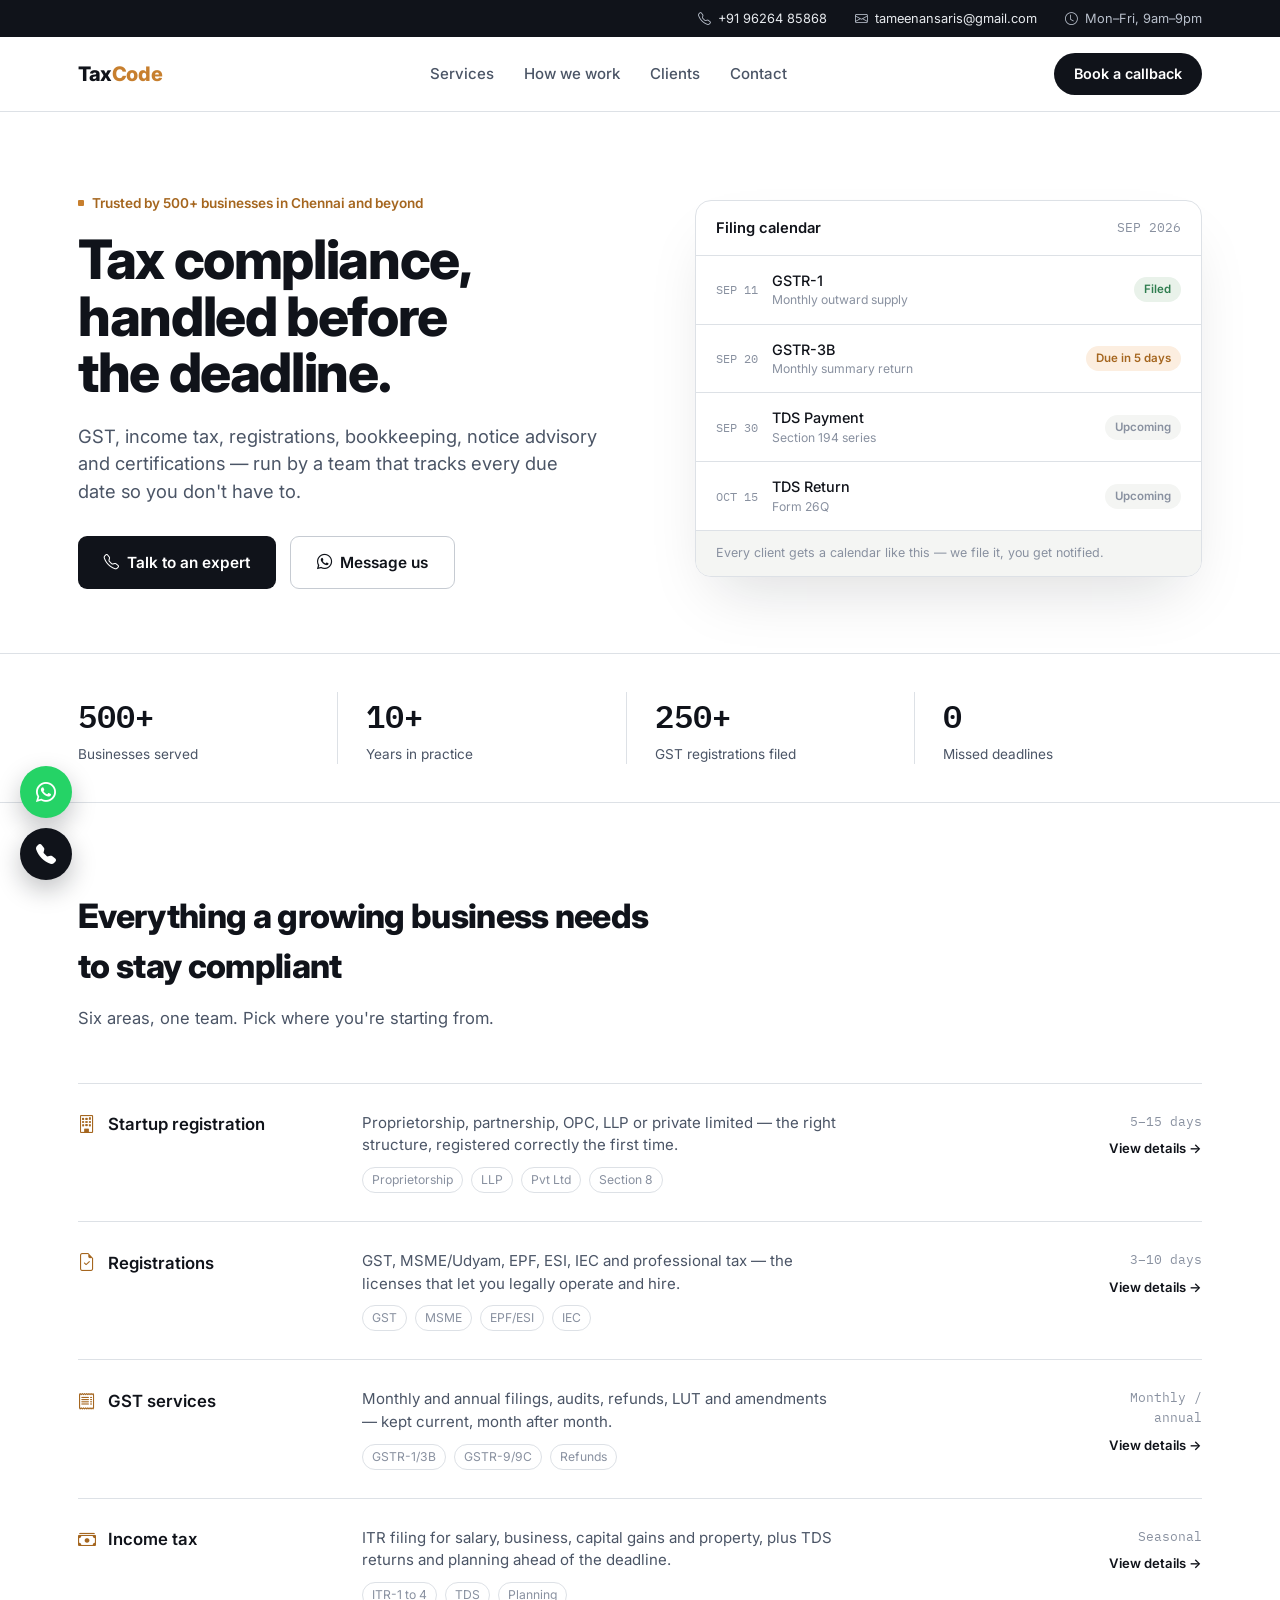
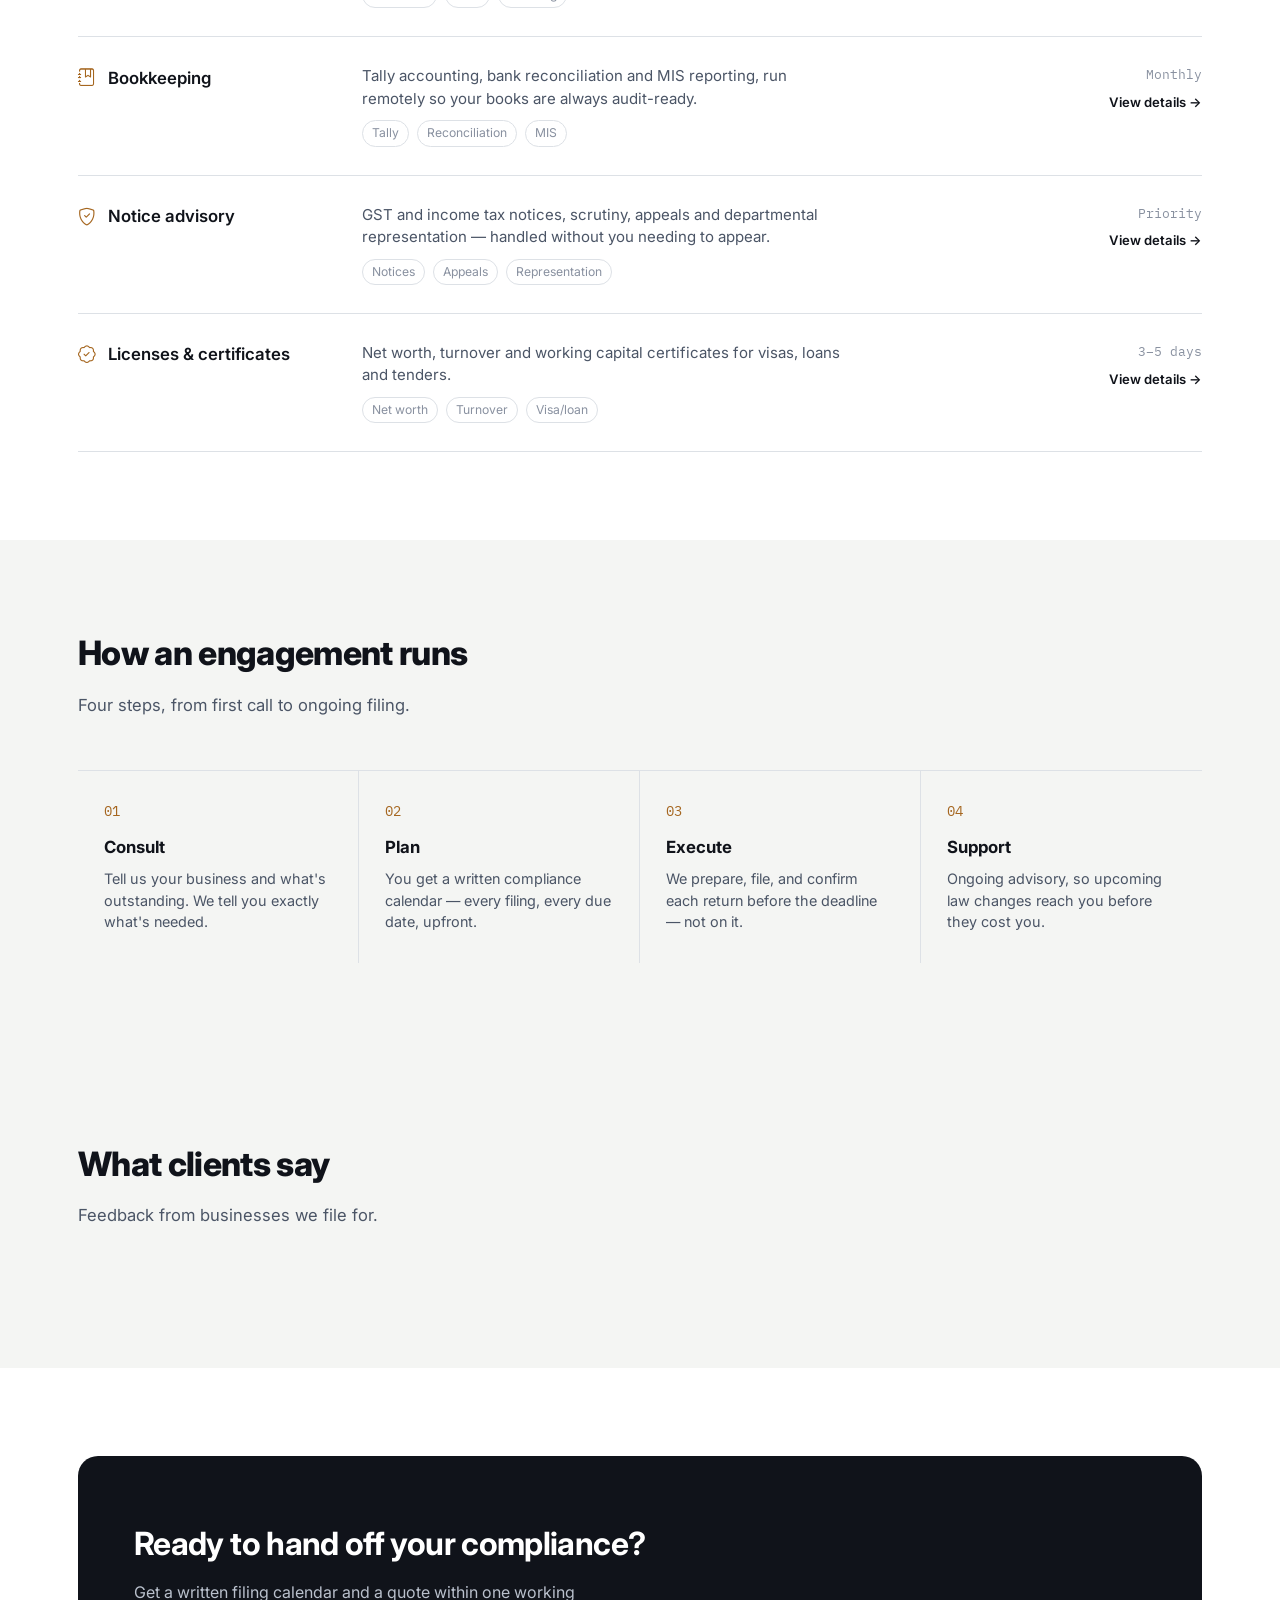
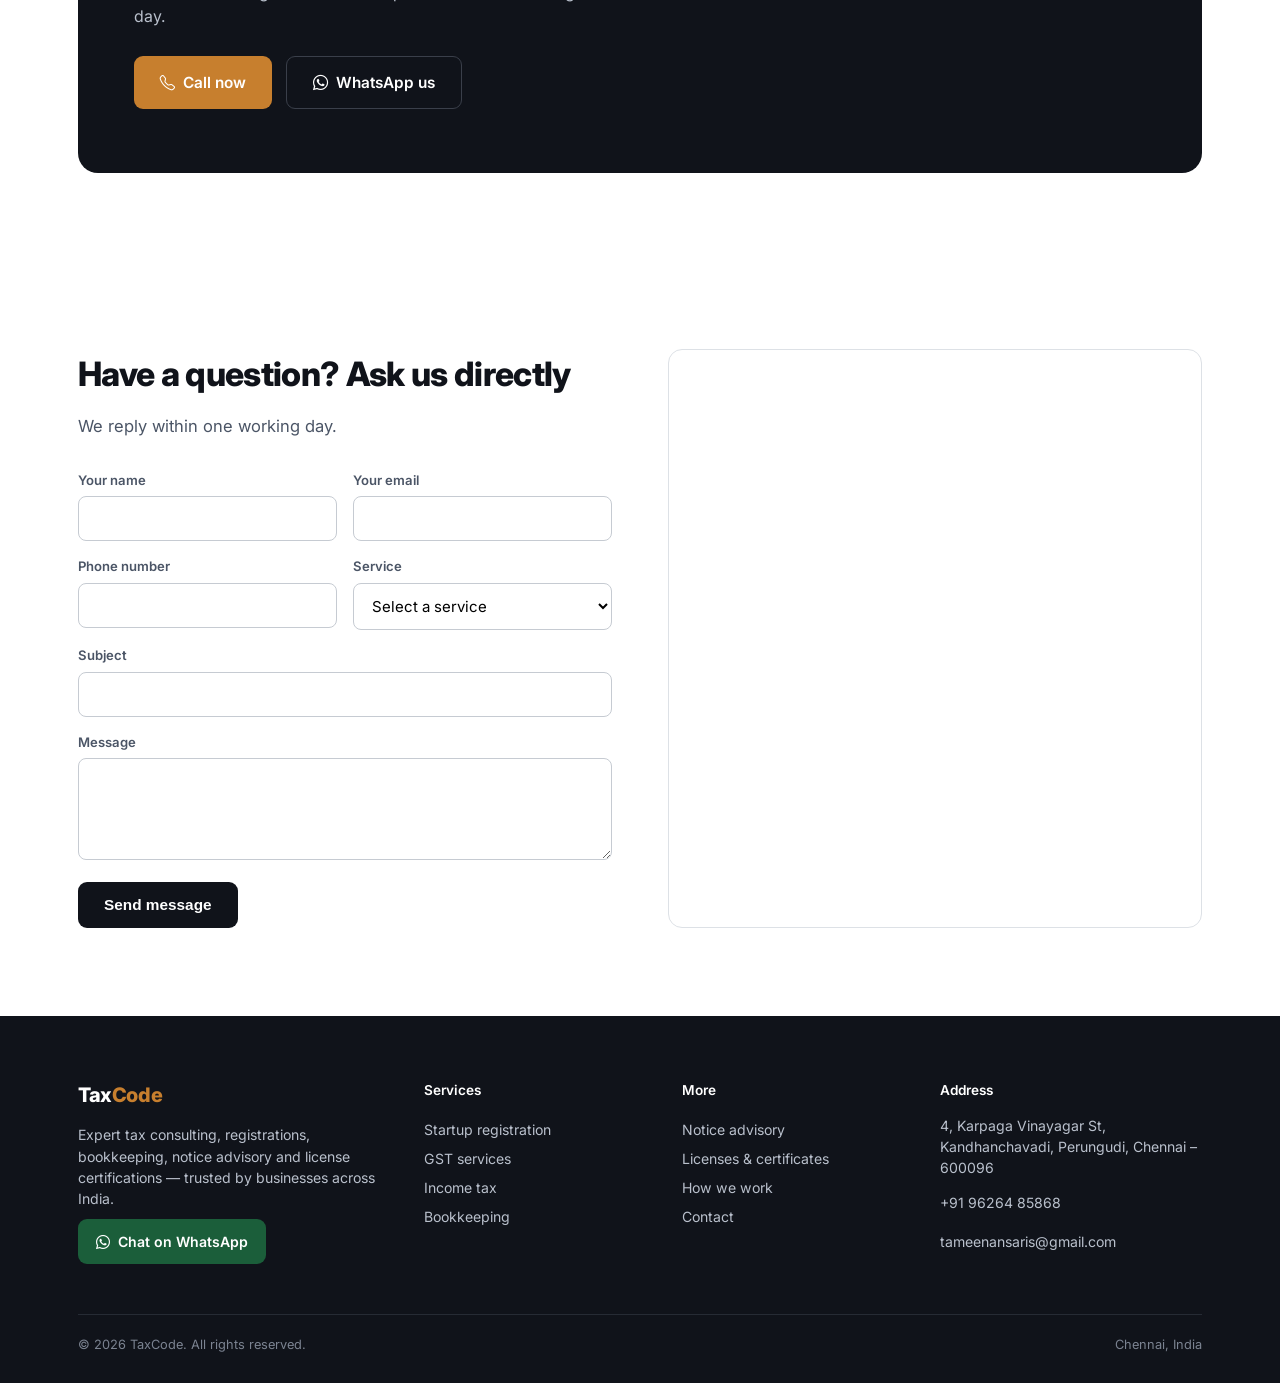
==== index.html @ a9297d25 "the first commit" ====
<!DOCTYPE html>
<html lang="en">
<head>
<meta charset="utf-8">
<title>TaxCode — Tax, GST & Compliance, Handled Before the Deadline</title>
<meta content="width=device-width, initial-scale=1.0" name="viewport">
<meta name="description" content="GST, income tax, registrations, bookkeeping, notice advisory and certifications for startups and businesses — filed on time, every time.">
<link href="img/favicon.ico" rel="icon">
<link rel="preconnect" href="https://fonts.googleapis.com">
<link rel="preconnect" href="https://fonts.gstatic.com" crossorigin>
<link href="https://fonts.googleapis.com/css2?family=Inter:wght@400;500;600;700;800&family=IBM+Plex+Mono:wght@400;500;600&display=swap" rel="stylesheet">
<link href="https://cdn.jsdelivr.net/npm/bootstrap-icons@1.11.3/font/bootstrap-icons.css" rel="stylesheet">
<link href="style.css" rel="stylesheet">

<!-- ===== EDIT ONLY THIS LINE to connect your Google Sheet ===== -->
<script>window.TAXCODE_SHEET_ID = "1565262385";</script>
</head>
<body>

<div class="topbar">
  <div class="wrap">
    <span><i class="bi bi-telephone"></i> <a href="tel:+919626485868">+91 96264 85868</a></span>
    <span><i class="bi bi-envelope"></i> <a href="mailto:tameenansaris@gmail.com">tameenansaris@gmail.com</a></span>
    <span><i class="bi bi-clock"></i> Mon–Fri, 9am–9pm</span>
  </div>
</div>

<header class="nav">
  <div class="nav-row">
    <a href="index.html" class="brand">Tax<span class="dot">Code</span></a>
    <nav class="nav-links">
      <div class="has-mega" tabindex="0">
        <button>Services</button>
        <div class="mega">
          <div class="mega-col">
            <h6>Start & register</h6>
            <a href="service.html#startups">Startup registration</a>
            <a href="service.html#registrations">GST, MSME, EPF, ESI</a>
          </div>
          <div class="mega-col">
            <h6>File & maintain</h6>
            <a href="service.html#gst">GST filings & audits</a>
            <a href="service.html#income-tax">Income tax & TDS</a>
            <a href="service.html#bookkeeping">Bookkeeping</a>
          </div>
          <div class="mega-col">
            <h6>Resolve & certify</h6>
            <a href="service.html#notice-advisory">Notice advisory</a>
            <a href="service.html#licenses">Licenses & certificates</a>
          </div>
        </div>
      </div>
      <a href="#process">How we work</a>
      <a href="#testimonials">Clients</a>
      <a href="#contact">Contact</a>
    </nav>
    <div class="nav-right">
      <a href="tel:+919626485868" class="cta-pill">Book a callback</a>
      <button class="burger" onclick="document.getElementById('drawer').classList.add('open')" aria-label="Open menu"><i class="bi bi-list"></i></button>
    </div>
  </div>
</header>

<div class="drawer" id="drawer">
  <div class="drawer-top">
    <span class="brand">Tax<span class="dot">Code</span></span>
    <button class="close" onclick="document.getElementById('drawer').classList.remove('open')" aria-label="Close menu">&times;</button>
  </div>
  <a class="dlink" href="service.html#startups">Startup registration</a>
  <a class="dlink" href="service.html#registrations">Registrations</a>
  <a class="dlink" href="service.html#gst">GST services</a>
  <a class="dlink" href="service.html#income-tax">Income tax</a>
  <a class="dlink" href="service.html#bookkeeping">Bookkeeping</a>
  <a class="dlink" href="service.html#notice-advisory">Notice advisory</a>
  <a class="dlink" href="service.html#licenses">Licenses & certificates</a>
  <a class="dlink" href="#contact">Contact</a>
  <a href="tel:+919626485868" class="cta-pill" style="display:inline-block;margin-top:20px;">Book a callback</a>
</div>

<!-- HERO -->
<section class="hero">
  <div class="wrap hero-grid">
    <div>
      <div class="eyebrow" data-key="hero_eyebrow"><span class="sq"></span>Trusted by 500+ businesses in Chennai and beyond</div>
      <h1 class="hero-h" data-key="hero_title">Tax compliance,<br>handled before<br>the deadline.</h1>
      <p class="hero-sub" data-key="hero_sub">GST, income tax, registrations, bookkeeping, notice advisory and certifications — run by a team that tracks every due date so you don't have to.</p>
      <div class="hero-actions">
        <a href="tel:+919626485868" class="btn-primary"><i class="bi bi-telephone"></i> Talk to an expert</a>
        <a href="https://wa.me/919626485868" class="btn-secondary"><i class="bi bi-whatsapp"></i> Message us</a>
      </div>
    </div>
    <div>
      <div class="deadline-card">
        <div class="dc-head">
          <span class="title">Filing calendar</span>
          <span class="month mono">SEP 2026</span>
        </div>
        <div class="dc-row">
          <div class="dc-left">
            <span class="dc-date mono">SEP 11</span>
            <span class="dc-name">GSTR-1<small>Monthly outward supply</small></span>
          </div>
          <span class="status filed">Filed</span>
        </div>
        <div class="dc-row">
          <div class="dc-left">
            <span class="dc-date mono">SEP 20</span>
            <span class="dc-name">GSTR-3B<small>Monthly summary return</small></span>
          </div>
          <span class="status due">Due in 5 days</span>
        </div>
        <div class="dc-row">
          <div class="dc-left">
            <span class="dc-date mono">SEP 30</span>
            <span class="dc-name">TDS Payment<small>Section 194 series</small></span>
          </div>
          <span class="status upcoming">Upcoming</span>
        </div>
        <div class="dc-row">
          <div class="dc-left">
            <span class="dc-date mono">OCT 15</span>
            <span class="dc-name">TDS Return<small>Form 26Q</small></span>
          </div>
          <span class="status upcoming">Upcoming</span>
        </div>
        <div class="dc-foot">Every client gets a calendar like this — we file it, you get notified.</div>
      </div>
    </div>
  </div>
</section>

<!-- STATS -->
<div class="stats-bar">
  <div class="wrap stats-row">
    <div class="stat"><div class="num mono" data-key="stat1_num">500+</div><div class="label" data-key="stat1_label">Businesses served</div></div>
    <div class="stat"><div class="num mono" data-key="stat2_num">10+</div><div class="label" data-key="stat2_label">Years in practice</div></div>
    <div class="stat"><div class="num mono" data-key="stat3_num">250+</div><div class="label" data-key="stat3_label">GST registrations filed</div></div>
    <div class="stat"><div class="num mono" data-key="stat4_num">0</div><div class="label" data-key="stat4_label">Missed deadlines</div></div>
  </div>
</div>

<!-- SERVICES -->
<section id="service">
  <div class="wrap">
    <div class="sec-head">
      <h2 data-key="sec_services_title">Everything a growing business needs to stay compliant</h2>
      <p data-key="sec_services_sub">Six areas, one team. Pick where you're starting from.</p>
    </div>

    <div class="service-row" data-cat="startups">
      <div class="sname"><i class="bi bi-building"></i> Startup registration</div>
      <div class="sdesc">Proprietorship, partnership, OPC, LLP or private limited — the right structure, registered correctly the first time.
        <div class="tags"><span class="tag">Proprietorship</span><span class="tag">LLP</span><span class="tag">Pvt Ltd</span><span class="tag">Section 8</span></div>
      </div>
      <div><div class="stime">5–15 days</div><a class="slink" href="service.html#startups">View details →</a></div>
    </div>

    <div class="service-row" data-cat="registrations">
      <div class="sname"><i class="bi bi-file-earmark-check"></i> Registrations</div>
      <div class="sdesc">GST, MSME/Udyam, EPF, ESI, IEC and professional tax — the licenses that let you legally operate and hire.
        <div class="tags"><span class="tag">GST</span><span class="tag">MSME</span><span class="tag">EPF/ESI</span><span class="tag">IEC</span></div>
      </div>
      <div><div class="stime">3–10 days</div><a class="slink" href="service.html#registrations">View details →</a></div>
    </div>

    <div class="service-row" data-cat="gst">
      <div class="sname"><i class="bi bi-receipt"></i> GST services</div>
      <div class="sdesc">Monthly and annual filings, audits, refunds, LUT and amendments — kept current, month after month.
        <div class="tags"><span class="tag">GSTR-1/3B</span><span class="tag">GSTR-9/9C</span><span class="tag">Refunds</span></div>
      </div>
      <div><div class="stime">Monthly / annual</div><a class="slink" href="service.html#gst">View details →</a></div>
    </div>

    <div class="service-row" data-cat="income-tax">
      <div class="sname"><i class="bi bi-cash-stack"></i> Income tax</div>
      <div class="sdesc">ITR filing for salary, business, capital gains and property, plus TDS returns and planning ahead of the deadline.
        <div class="tags"><span class="tag">ITR-1 to 4</span><span class="tag">TDS</span><span class="tag">Planning</span></div>
      </div>
      <div><div class="stime">Seasonal</div><a class="slink" href="service.html#income-tax">View details →</a></div>
    </div>

    <div class="service-row" data-cat="bookkeeping">
      <div class="sname"><i class="bi bi-journal-bookmark"></i> Bookkeeping</div>
      <div class="sdesc">Tally accounting, bank reconciliation and MIS reporting, run remotely so your books are always audit-ready.
        <div class="tags"><span class="tag">Tally</span><span class="tag">Reconciliation</span><span class="tag">MIS</span></div>
      </div>
      <div><div class="stime">Monthly</div><a class="slink" href="service.html#bookkeeping">View details →</a></div>
    </div>

    <div class="service-row" data-cat="notice-advisory">
      <div class="sname"><i class="bi bi-shield-check"></i> Notice advisory</div>
      <div class="sdesc">GST and income tax notices, scrutiny, appeals and departmental representation — handled without you needing to appear.
        <div class="tags"><span class="tag">Notices</span><span class="tag">Appeals</span><span class="tag">Representation</span></div>
      </div>
      <div><div class="stime">Priority</div><a class="slink" href="service.html#notice-advisory">View details →</a></div>
    </div>

    <div class="service-row" data-cat="licenses">
      <div class="sname"><i class="bi bi-patch-check"></i> Licenses & certificates</div>
      <div class="sdesc">Net worth, turnover and working capital certificates for visas, loans and tenders.
        <div class="tags"><span class="tag">Net worth</span><span class="tag">Turnover</span><span class="tag">Visa/loan</span></div>
      </div>
      <div><div class="stime">3–5 days</div><a class="slink" href="service.html#licenses">View details →</a></div>
    </div>
  </div>
</section>

<!-- PROCESS -->
<section id="process" style="background:var(--paper-soft);">
  <div class="wrap">
    <div class="sec-head">
      <h2 data-key="sec_process_title">How an engagement runs</h2>
      <p data-key="sec_process_sub">Four steps, from first call to ongoing filing.</p>
    </div>
    <div class="process-grid">
      <div class="process-step"><div class="pnum">01</div><h5 data-key="process1_title">Consult</h5><p data-key="process1_desc">Tell us your business and what's outstanding. We tell you exactly what's needed.</p></div>
      <div class="process-step"><div class="pnum">02</div><h5 data-key="process2_title">Plan</h5><p data-key="process2_desc">You get a written compliance calendar — every filing, every due date, upfront.</p></div>
      <div class="process-step"><div class="pnum">03</div><h5 data-key="process3_title">Execute</h5><p data-key="process3_desc">We prepare, file, and confirm each return before the deadline — not on it.</p></div>
      <div class="process-step"><div class="pnum">04</div><h5 data-key="process4_title">Support</h5><p data-key="process4_desc">Ongoing advisory, so upcoming law changes reach you before they cost you.</p></div>
    </div>
  </div>
</section>

<!-- TESTIMONIALS -->
<section id="testimonials" class="testi-wrap">
  <div class="wrap">
    <div class="sec-head">
      <h2 data-key="sec_testimonials_title">What clients say</h2>
      <p data-key="sec_testimonials_sub">Feedback from businesses we file for.</p>
    </div>
    <div class="sk-ww-google-reviews" data-embed-id="25692836"></div>
    <script src="https://widgets.sociablekit.com/google-reviews/widget.js" defer></script>
  </div>
</section>

<!-- CTA -->
<section>
  <div class="wrap">
    <div class="cta-block">
      <h2 data-key="cta_title">Ready to hand off your compliance?</h2>
      <p data-key="cta_sub">Get a written filing calendar and a quote within one working day.</p>
      <div class="hero-actions">
        <a href="tel:+919626485868" class="btn-primary"><i class="bi bi-telephone"></i> Call now</a>
        <a href="https://wa.me/919626485868" class="btn-secondary"><i class="bi bi-whatsapp"></i> WhatsApp us</a>
      </div>
    </div>
  </div>
</section>

<!-- CONTACT -->
<section id="contact">
  <div class="wrap contact-grid">
    <div>
      <div class="sec-head" style="margin-bottom:32px;">
        <h2 data-key="sec_contact_title">Have a question? Ask us directly</h2>
        <p data-key="sec_contact_sub">We reply within one working day.</p>
      </div>
      <form action="https://docs.google.com/forms/d/e/1FAIpQLSeelfEv3UxWtp5AHJqcnzs26uKYRcBkP7bHi75gC_moomzh5Q/formResponse" method="POST" target="hidden_iframe" id="contactForm">
        <div class="field-row">
          <div class="field"><label>Your name</label><input type="text" name="entry.194837590" required></div>
          <div class="field"><label>Your email</label><input type="email" name="entry.762941415" required></div>
        </div>
        <div class="field-row">
          <div class="field"><label>Phone number</label><input type="tel" name="entry.1374345047"></div>
          <div class="field">
            <label>Service</label>
            <select name="entry.394071758" required>
              <option value="" disabled selected>Select a service</option>
              <option value="Startup Registration">Startup registration</option>
              <option value="GST Services">GST services</option>
              <option value="Income Tax">Income tax</option>
              <option value="Book Keeping">Bookkeeping</option>
              <option value="Notice Advisory">Notice advisory</option>
              <option value="Licenses & Certifications">Licenses & certificates</option>
            </select>
          </div>
        </div>
        <div class="field"><label>Subject</label><input type="text" name="entry.1509995013"></div>
        <div class="field"><label>Message</label><textarea name="entry.1722405359" rows="4" required></textarea></div>
        <button type="submit" class="btn-primary">Send message</button>
      </form>
      <iframe name="hidden_iframe" style="display:none;"></iframe>
    </div>
    <div class="map-frame">
      <iframe src="https://www.google.com/maps/embed?pb=!1m18!1m12!1m3!1d1944.033749414828!2d80.24523423818542!3d12.96753261064555!2m3!1f0!2f0!3f0!3m2!1i1024!2i768!4f13.1!3m3!1m2!1s0x3a525d6cd3a09a63%3A0x74988f282ed7c772!2s4%2C%20Karpaga%20Vinayagar%20St%2C%20Kandhanchavadi%2C%20Perungudi%2C%20Chennai%2C%20Tamil%20Nadu%20600096!5e0!3m2!1sen!2sin!4v1682848665622!5m2!1sen!2sin" loading="lazy"></iframe>
    </div>
  </div>
</section>

<div id="toast">Thanks — your message has been sent. We'll be in touch shortly.</div>

<footer>
  <div class="wrap">
    <div class="foot-grid">
      <div>
        <span class="brand" style="color:#fff;">Tax<span class="dot">Code</span></span>
        <p style="margin-top:14px;" data-key="footer_tagline">Expert tax consulting, registrations, bookkeeping, notice advisory and license certifications — trusted by businesses across India.</p>
        <a href="https://wa.me/919626485868" class="foot-wa" target="_blank"><i class="bi bi-whatsapp"></i> Chat on WhatsApp</a>
      </div>
      <div>
        <h6>Services</h6>
        <a href="service.html#startups">Startup registration</a>
        <a href="service.html#gst">GST services</a>
        <a href="service.html#income-tax">Income tax</a>
        <a href="service.html#bookkeeping">Bookkeeping</a>
      </div>
      <div>
        <h6>More</h6>
        <a href="service.html#notice-advisory">Notice advisory</a>
        <a href="service.html#licenses">Licenses & certificates</a>
        <a href="#process">How we work</a>
        <a href="#contact">Contact</a>
      </div>
      <div>
        <h6>Address</h6>
        <p data-key="footer_address">4, Karpaga Vinayagar St, Kandhanchavadi, Perungudi, Chennai – 600096</p>
        <p><a href="tel:+919626485868" data-key="footer_phone">+91 96264 85868</a></p>
        <p><a href="mailto:tameenansaris@gmail.com" data-key="footer_email">tameenansaris@gmail.com</a></p>
      </div>
    </div>
    <div class="foot-bottom">
      <span>© 2026 TaxCode. All rights reserved.</span>
      <span>Chennai, India</span>
    </div>
  </div>
</footer>

<div class="float-actions">
  <a href="https://wa.me/919626485868" class="wa" target="_blank" aria-label="WhatsApp"><i class="bi bi-whatsapp"></i></a>
  <a href="tel:+919626485868" class="call" aria-label="Call"><i class="bi bi-telephone-fill"></i></a>
</div>

<script>
  let submitted = false;
  document.getElementById('contactForm').addEventListener('submit', function(){ submitted = true; });
  document.querySelector("iframe[name='hidden_iframe']").addEventListener('load', function(){
    if(submitted){
      const t = document.getElementById('toast');
      t.classList.add('show');
      document.getElementById('contactForm').reset();
      submitted = false;
      setTimeout(()=>t.classList.remove('show'), 5000);
    }
  });
</script>

<script src="content-loader.js" defer></script>
</body>
</html>
---- style.css ----
:root{
  --ink:#10131A;--ink-soft:#4B5566;--ink-faint:#8991A0;
  --paper:#FFFFFF;--paper-soft:#F4F5F3;
  --brass:#C77F2E;--brass-dark:#A5661F;
  --line:#DDE1E6;--line-strong:#C6CBD2;--max:1180px;
}
*{box-sizing:border-box;}
html{scroll-behavior:smooth;}
body{margin:0;font-family:'Inter',sans-serif;color:var(--ink);background:var(--paper);-webkit-font-smoothing:antialiased;line-height:1.5;}
a{color:inherit;text-decoration:none;}
.mono{font-family:'IBM Plex Mono',monospace;}
.wrap{max-width:var(--max);margin:0 auto;padding:0 28px;}
img{max-width:100%;display:block;}
:focus-visible{outline:2px solid var(--brass);outline-offset:2px;}
@media (prefers-reduced-motion: reduce){*{animation:none !important;transition:none !important;}}

/* Topbar */
.topbar{background:var(--ink);color:#B9C0CC;font-size:0.8rem;}
.topbar .wrap{display:flex;justify-content:flex-end;gap:28px;padding:9px 28px;}
.topbar a{color:#E7EAEE;}
.topbar span{display:inline-flex;align-items:center;gap:7px;}
@media (max-width:820px){.topbar{display:none;}}

/* Nav */
header.nav{position:sticky;top:0;z-index:50;background:rgba(255,255,255,0.94);backdrop-filter:blur(8px);border-bottom:1px solid var(--line);}
.nav-row{display:flex;align-items:center;justify-content:space-between;padding:16px 28px;max-width:var(--max);margin:0 auto;}
.brand{font-weight:800;font-size:1.25rem;letter-spacing:-0.02em;}
.brand .dot{color:var(--brass);}
.nav-links{display:flex;align-items:center;gap:30px;}
.nav-links > a, .nav-links > .has-mega > button{font-size:0.94rem;font-weight:500;color:var(--ink-soft);background:none;border:none;cursor:pointer;padding:6px 0;font-family:inherit;}
.nav-links > a:hover, .nav-links > .has-mega > button:hover{color:var(--ink);}
.has-mega{position:relative;}
.mega{
  position:absolute;top:calc(100% + 14px);left:50%;transform:translateX(-50%);
  width:640px;background:#fff;border:1px solid var(--line);border-radius:14px;
  box-shadow:0 24px 48px -12px rgba(16,19,26,0.18);
  padding:22px;display:none;grid-template-columns:1fr 1fr 1fr;gap:6px 24px;
}
.has-mega:hover .mega, .has-mega:focus-within .mega{display:grid;}
.mega-col h6{font-size:0.72rem;letter-spacing:0.02em;color:var(--ink-faint);margin:0 0 8px;font-weight:600;}
.mega-col a{display:block;font-size:0.87rem;color:var(--ink-soft);padding:6px 0;border-radius:6px;}
.mega-col a:hover{color:var(--brass-dark);}
.cta-pill{background:var(--ink);color:#fff;padding:10px 20px;border-radius:100px;font-weight:600;font-size:0.9rem;}
.cta-pill:hover{background:var(--brass-dark);}
.nav-right{display:flex;align-items:center;gap:16px;}
.burger{display:none;background:none;border:none;font-size:1.4rem;cursor:pointer;}
@media (max-width:920px){.nav-links{display:none;}.burger{display:block;}}

/* Mobile drawer */
.drawer{position:fixed;inset:0;background:#fff;z-index:100;display:none;padding:20px 28px;overflow-y:auto;}
.drawer.open{display:block;}
.drawer .drawer-top{display:flex;justify-content:space-between;align-items:center;margin-bottom:24px;}
.drawer a.dlink{display:block;padding:14px 0;border-bottom:1px solid var(--line);font-weight:500;}
.drawer button.close{background:none;border:none;font-size:1.5rem;}

/* Buttons */
.btn-primary{background:var(--ink);color:#fff;padding:14px 26px;border-radius:9px;font-weight:600;font-size:0.96rem;display:inline-flex;align-items:center;gap:8px;border:none;cursor:pointer;}
.btn-primary:hover{background:var(--brass-dark);}
.btn-secondary{border:1px solid var(--line-strong);color:var(--ink);padding:14px 26px;border-radius:9px;font-weight:600;font-size:0.96rem;display:inline-flex;align-items:center;gap:8px;}
.btn-secondary:hover{border-color:var(--ink);}
.hero-actions, .cat-cta{display:flex;gap:14px;flex-wrap:wrap;}

/* Section shell */
section{padding:88px 0;}
.sec-head{max-width:600px;margin-bottom:52px;}
.sec-head h2{font-size:2.1rem;letter-spacing:-0.02em;margin:0 0 14px;font-weight:800;}
.sec-head p{color:var(--ink-soft);font-size:1.04rem;margin:0;}

/* ---------- HOME: Hero ---------- */
.hero{padding:76px 0 64px;}
.hero-grid{display:grid;grid-template-columns:1.05fr 0.95fr;gap:56px;align-items:center;}
@media (max-width:960px){.hero-grid{grid-template-columns:1fr;gap:40px;}}
.eyebrow{display:inline-flex;align-items:center;gap:8px;color:var(--brass-dark);font-size:0.85rem;font-weight:600;margin-bottom:18px;}
.eyebrow .sq{width:6px;height:6px;background:var(--brass);border-radius:1px;}
h1.hero-h{font-size:3.4rem;line-height:1.04;letter-spacing:-0.025em;font-weight:800;margin:0 0 22px;}
@media (max-width:640px){h1.hero-h{font-size:2.3rem;}}
.hero-sub{font-size:1.15rem;color:var(--ink-soft);max-width:520px;margin:0 0 30px;}

/* Deadline widget */
.deadline-card{border:1px solid var(--line);border-radius:16px;background:#fff;box-shadow:0 30px 60px -20px rgba(16,19,26,0.15);overflow:hidden;animation:rise .6s cubic-bezier(.2,.8,.2,1) both;}
@keyframes rise{from{opacity:0;transform:translateY(14px);}to{opacity:1;transform:translateY(0);}}
.dc-head{padding:16px 20px;border-bottom:1px solid var(--line);display:flex;justify-content:space-between;align-items:center;}
.dc-head span.title{font-weight:600;font-size:0.92rem;}
.dc-head span.month{font-size:0.8rem;color:var(--ink-faint);}
.dc-row{display:flex;align-items:center;justify-content:space-between;padding:14px 20px;border-bottom:1px solid var(--line);}
.dc-row:last-child{border-bottom:none;}
.dc-left{display:flex;align-items:center;gap:12px;}
.dc-date{font-size:0.78rem;color:var(--ink-faint);width:44px;}
.dc-name{font-size:0.9rem;font-weight:500;}
.dc-name small{display:block;color:var(--ink-faint);font-weight:400;font-size:0.76rem;}
.status{font-size:0.72rem;font-weight:600;padding:4px 10px;border-radius:100px;}
.status.due{background:#FCEEE0;color:var(--brass-dark);}
.status.filed{background:#E9F2EA;color:#2F7D4F;}
.status.upcoming{background:var(--paper-soft);color:var(--ink-faint);}
.dc-foot{padding:13px 20px;font-size:0.78rem;color:var(--ink-faint);background:var(--paper-soft);}

/* Stats bar */
.stats-bar{border-top:1px solid var(--line);border-bottom:1px solid var(--line);padding:38px 0;}
.stats-row{display:flex;gap:0;}
.stat{flex:1;padding:0 28px;border-left:1px solid var(--line);}
.stat:first-child{border-left:none;padding-left:0;}
.stat .num{font-family:'IBM Plex Mono',monospace;font-size:2rem;font-weight:600;color:var(--ink);}
.stat .label{font-size:0.85rem;color:var(--ink-soft);margin-top:4px;}
@media (max-width:760px){.stats-row{flex-wrap:wrap;gap:24px;}.stat{flex:1 1 45%;border-left:none;padding:0;}}

/* Services index (home summary) */
.service-row{display:grid;grid-template-columns:260px 1fr 120px;gap:24px;align-items:start;padding:28px 0;border-top:1px solid var(--line);}
.service-row:last-child{border-bottom:1px solid var(--line);}
.service-row .sname{display:flex;align-items:center;gap:12px;font-weight:600;font-size:1.05rem;}
.service-row .sname i{color:var(--brass-dark);font-size:1.1rem;}
.service-row .sdesc{color:var(--ink-soft);font-size:0.94rem;max-width:480px;}
.service-row .sdesc .tags{margin-top:10px;display:flex;gap:8px;flex-wrap:wrap;}
.service-row .sdesc .tag{font-size:0.76rem;color:var(--ink-faint);border:1px solid var(--line);padding:3px 9px;border-radius:100px;}
.service-row .stime{font-family:'IBM Plex Mono',monospace;font-size:0.82rem;color:var(--ink-faint);text-align:right;}
.service-row .slink{display:block;margin-top:8px;font-size:0.82rem;font-weight:600;color:var(--ink);text-align:right;}
.service-row .slink:hover{color:var(--brass-dark);}
@media (max-width:760px){.service-row{grid-template-columns:1fr;gap:10px;}.service-row .stime, .service-row .slink{text-align:left;}}

/* Process */
.process-grid{display:grid;grid-template-columns:repeat(4,1fr);gap:0;border-top:1px solid var(--line);}
.process-step{padding:30px 26px;border-right:1px solid var(--line);}
.process-step:last-child{border-right:none;}
.process-step .pnum{font-family:'IBM Plex Mono',monospace;color:var(--brass-dark);font-size:0.85rem;margin-bottom:14px;}
.process-step h5{font-size:1.05rem;margin:0 0 8px;font-weight:700;}
.process-step p{color:var(--ink-soft);font-size:0.9rem;margin:0;}
@media (max-width:860px){.process-grid{grid-template-columns:1fr 1fr;}.process-step{border-right:1px solid var(--line);border-bottom:1px solid var(--line);}}
@media (max-width:560px){.process-grid{grid-template-columns:1fr;}}

.testi-wrap{background:var(--paper-soft);}

/* CTA */
.cta-block{background:var(--ink);color:#fff;border-radius:20px;padding:64px 56px;position:relative;overflow:hidden;}
.cta-block h2{font-size:2rem;margin:0 0 12px;letter-spacing:-0.02em;}
.cta-block p{color:#B9C0CC;max-width:460px;margin:0 0 28px;}
.cta-block .btn-primary{background:var(--brass);}
.cta-block .btn-primary:hover{background:var(--brass-dark);}
.cta-block .btn-secondary{border-color:#3A3F4A;color:#fff;}
.cta-block .btn-secondary:hover{border-color:#fff;}
section.cta-sec{padding:0 0 88px;}

/* Contact */
.contact-grid{display:grid;grid-template-columns:1fr 1fr;gap:56px;}
@media (max-width:900px){.contact-grid{grid-template-columns:1fr;}}
.field{margin-bottom:16px;}
.field label{display:block;font-size:0.82rem;font-weight:600;margin-bottom:6px;color:var(--ink-soft);}
.field input, .field select, .field textarea{width:100%;border:1px solid var(--line-strong);border-radius:8px;padding:12px 14px;font-family:inherit;font-size:0.94rem;background:#fff;}
.field input:focus, .field select:focus, .field textarea:focus{border-color:var(--ink);}
.field-row{display:grid;grid-template-columns:1fr 1fr;gap:16px;}
@media (max-width:520px){.field-row{grid-template-columns:1fr;}}
.map-frame{border-radius:14px;overflow:hidden;border:1px solid var(--line);height:100%;min-height:380px;}
.map-frame iframe{width:100%;height:100%;border:0;display:block;}

#toast{position:fixed;bottom:28px;right:28px;background:var(--ink);color:#fff;padding:16px 22px;border-radius:10px;font-size:0.9rem;display:none;box-shadow:0 20px 40px rgba(0,0,0,0.25);z-index:200;max-width:300px;}
#toast.show{display:block;animation:rise .35s ease both;}

/* ---------- SERVICE PAGE: hero + docs ---------- */
.phero{padding:56px 0 40px;border-bottom:1px solid var(--line);}
.breadcrumb{font-size:0.82rem;color:var(--ink-faint);margin-bottom:16px;}
.breadcrumb a{color:var(--ink-faint);}
.breadcrumb a:hover{color:var(--ink);}
h1.phero-h{font-size:2.5rem;letter-spacing:-0.02em;font-weight:800;margin:0 0 14px;}
.phero p{color:var(--ink-soft);font-size:1.05rem;max-width:620px;margin:0;}

.docs{display:grid;grid-template-columns:230px 1fr;gap:56px;padding:56px 0 90px;align-items:start;}
@media (max-width:900px){.docs{grid-template-columns:1fr;}}
.toc{position:sticky;top:96px;}
.toc a{display:flex;align-items:center;justify-content:space-between;padding:9px 0;font-size:0.88rem;color:var(--ink-soft);border-left:2px solid transparent;padding-left:12px;}
.toc a:hover, .toc a.active{color:var(--ink);border-left-color:var(--brass);}
.toc .count{font-family:'IBM Plex Mono',monospace;font-size:0.72rem;color:var(--ink-faint);}
@media (max-width:900px){.toc{position:static;display:flex;overflow-x:auto;gap:18px;padding-bottom:10px;border-bottom:1px solid var(--line);margin-bottom:20px;}
  .toc a{border-left:none;border-bottom:2px solid transparent;white-space:nowrap;padding:0 0 8px;}
  .toc a:hover, .toc a.active{border-bottom-color:var(--brass);}}

.cat-block{margin-bottom:64px;padding-top:8px;}
.cat-head{display:flex;align-items:baseline;justify-content:space-between;border-bottom:1px solid var(--line);padding-bottom:16px;margin-bottom:6px;}
.cat-head h2{font-size:1.5rem;margin:0;letter-spacing:-0.01em;font-weight:800;display:flex;align-items:center;gap:10px;}
.cat-head h2 i{color:var(--brass-dark);font-size:1.2rem;}
.cat-head .turnaround{font-family:'IBM Plex Mono',monospace;font-size:0.78rem;color:var(--ink-faint);}
.cat-desc{color:var(--ink-soft);font-size:0.95rem;margin:14px 0 20px;max-width:640px;}

.item-row{display:flex;justify-content:space-between;align-items:baseline;gap:20px;padding:14px 0;border-top:1px solid var(--line);}
.item-row .iname{font-size:0.96rem;font-weight:500;}
.item-row .icode{font-family:'IBM Plex Mono',monospace;font-size:0.78rem;color:var(--ink-faint);flex-shrink:0;}

/* Footer */
footer{background:var(--ink);color:#B9C0CC;padding:64px 0 28px;}
.foot-grid{display:grid;grid-template-columns:1.4fr 1fr 1fr 1.2fr;gap:40px;margin-bottom:48px;}
@media (max-width:800px){.foot-grid{grid-template-columns:1fr 1fr;}}
footer h6{color:#fff;font-size:0.85rem;margin:0 0 14px;font-weight:600;}
footer a{display:block;color:#B9C0CC;font-size:0.88rem;padding:4px 0;}
footer a:hover{color:#fff;}
footer p{color:#B9C0CC;font-size:0.88rem;margin:0 0 10px;}
.foot-bottom{border-top:1px solid #262B34;padding-top:20px;font-size:0.8rem;color:#7B8391;display:flex;justify-content:space-between;flex-wrap:wrap;gap:10px;}
.foot-wa{display:inline-flex;align-items:center;gap:8px;background:#1B5E3A;color:#fff;padding:12px 18px;border-radius:9px;font-size:0.88rem;font-weight:600;}

/* Floating actions */
.float-actions{position:fixed;left:20px;bottom:20px;display:flex;flex-direction:column;gap:10px;z-index:90;}
.float-actions a{width:52px;height:52px;border-radius:50%;display:flex;align-items:center;justify-content:center;color:#fff;font-size:1.25rem;box-shadow:0 10px 24px rgba(16,19,26,0.25);}
.float-actions a.wa{background:#25D366;}
.float-actions a.call{background:var(--ink);}
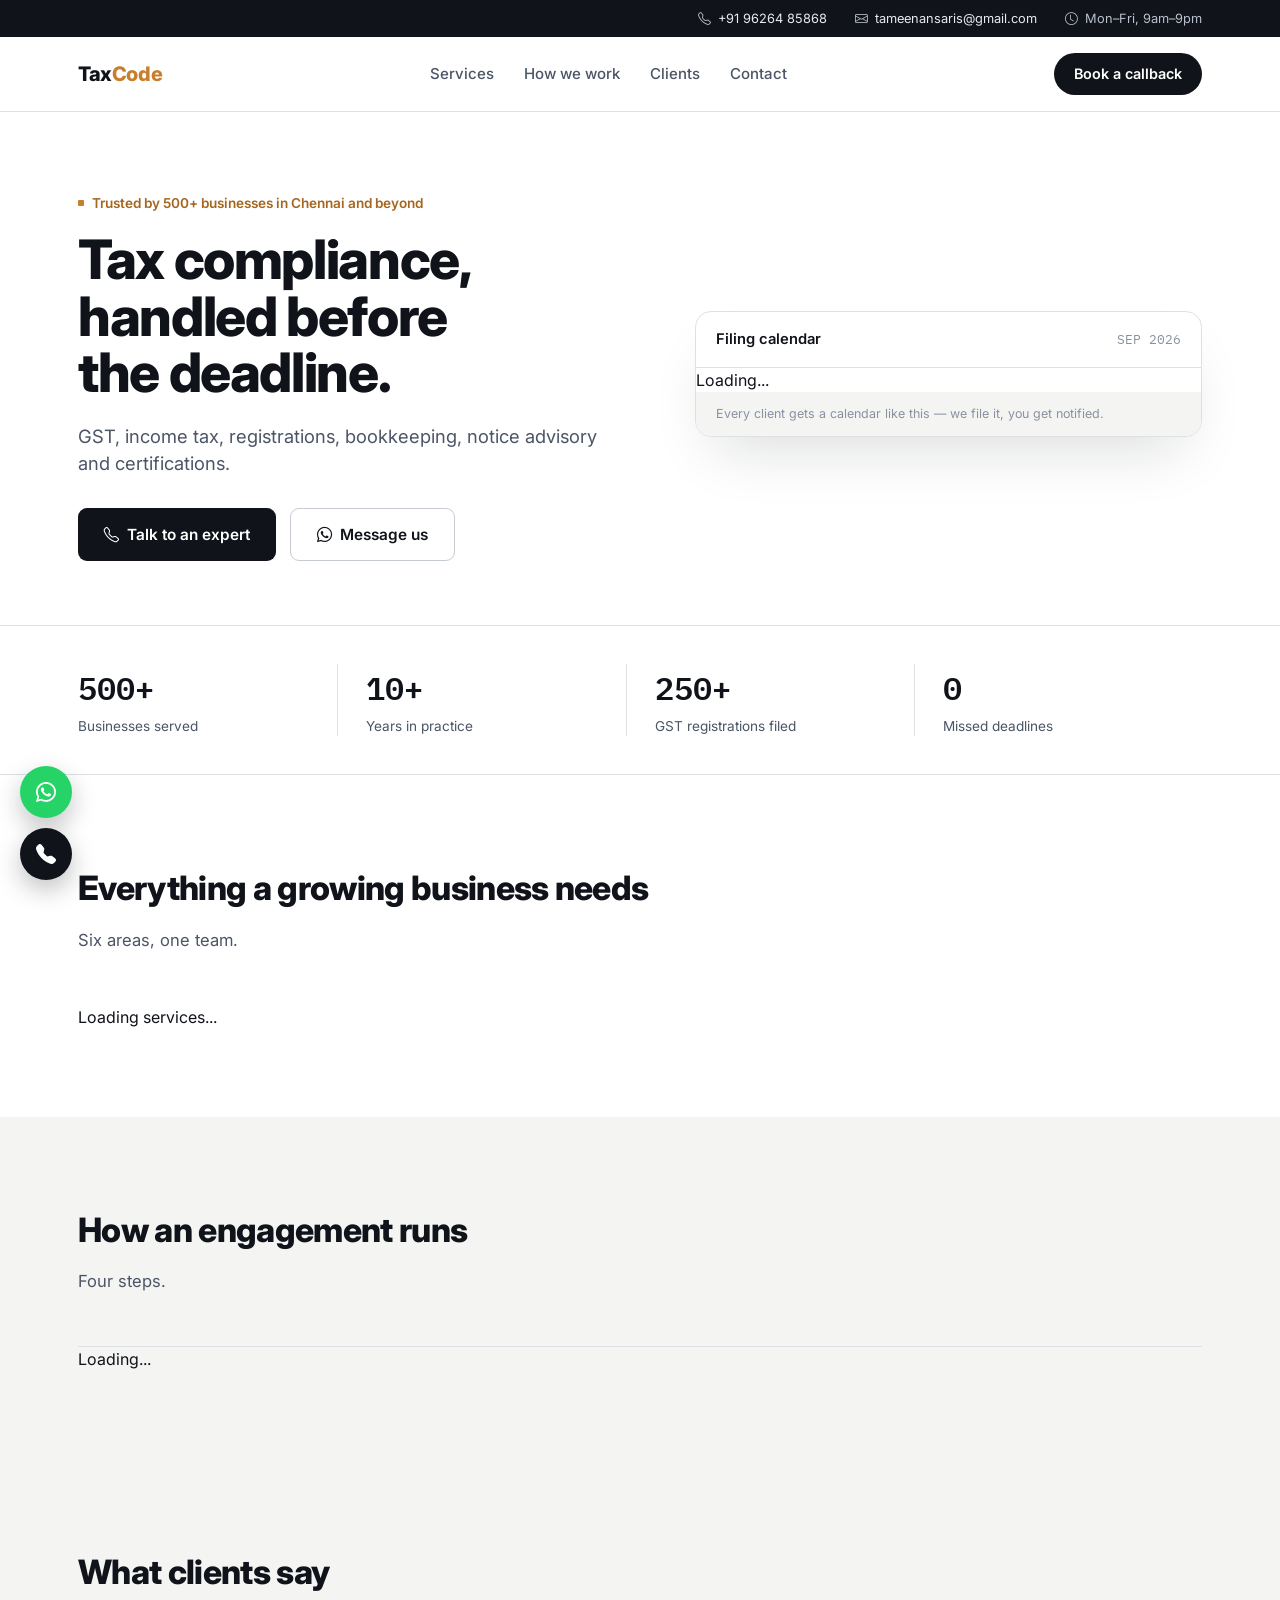
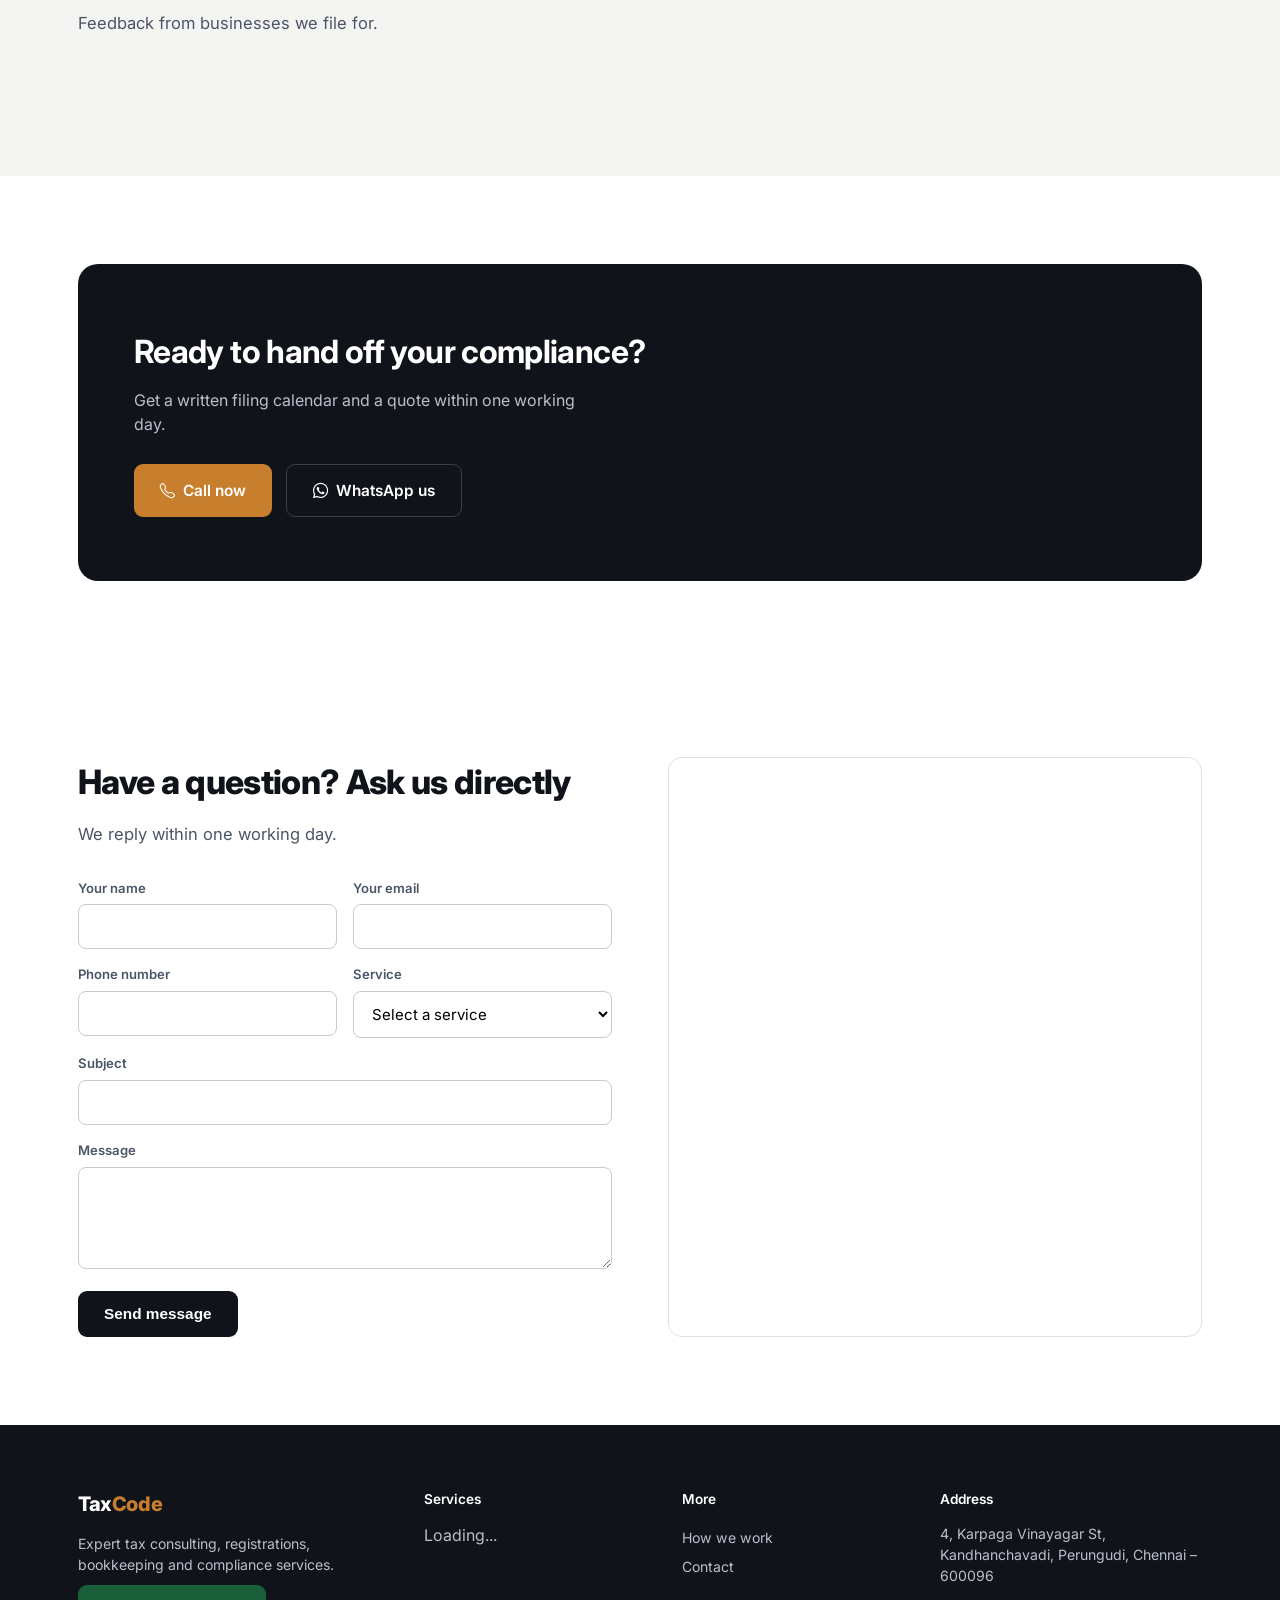
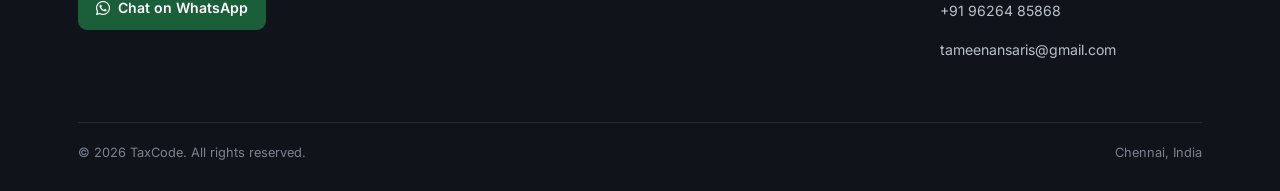
==== commit 44b46e8d: "the complete structure changes" ====
--- a/index.html
+++ b/index.html
@@ -1,349 +1,985 @@
 <!DOCTYPE html>
 <html lang="en">
+
 <head>
-<meta charset="utf-8">
-<title>TaxCode — Tax, GST & Compliance, Handled Before the Deadline</title>
-<meta content="width=device-width, initial-scale=1.0" name="viewport">
-<meta name="description" content="GST, income tax, registrations, bookkeeping, notice advisory and certifications for startups and businesses — filed on time, every time.">
-<link href="img/favicon.ico" rel="icon">
-<link rel="preconnect" href="https://fonts.googleapis.com">
-<link rel="preconnect" href="https://fonts.gstatic.com" crossorigin>
-<link href="https://fonts.googleapis.com/css2?family=Inter:wght@400;500;600;700;800&family=IBM+Plex+Mono:wght@400;500;600&display=swap" rel="stylesheet">
-<link href="https://cdn.jsdelivr.net/npm/bootstrap-icons@1.11.3/font/bootstrap-icons.css" rel="stylesheet">
-<link href="style.css" rel="stylesheet">
-
-<!-- ===== EDIT ONLY THIS LINE to connect your Google Sheet ===== -->
-<script>window.TAXCODE_SHEET_ID = "1565262385";</script>
+
+  <meta charset="utf-8">
+
+  <title data-key="seo_home_title">
+    TaxCode — Tax, GST & Compliance, Handled Before the Deadline
+  </title>
+
+  <meta
+    name="viewport"
+    content="width=device-width, initial-scale=1.0">
+
+  <meta
+    name="description"
+    data-key="seo_home_description"
+    content="GST, income tax, registrations, bookkeeping, notice advisory and certifications for startups and businesses.">
+
+  <meta
+    name="keywords"
+    data-key="seo_home_keywords"
+    content="GST registration, income tax filing, startup registration">
+
+  <meta
+    property="og:title"
+    data-key="seo_home_og_title"
+    content="TaxCode">
+
+  <meta
+    property="og:description"
+    data-key="seo_home_og_description"
+    content="Tax and compliance services.">
+
+  <link
+    href="img/favicon.ico"
+    rel="icon">
+
+  <link
+    rel="preconnect"
+    href="https://fonts.googleapis.com">
+
+  <link
+    rel="preconnect"
+    href="https://fonts.gstatic.com"
+    crossorigin>
+
+  <link
+    href="https://fonts.googleapis.com/css2?family=Inter:wght@400;500;600;700;800&family=IBM+Plex+Mono:wght@400;500;600&display=swap"
+    rel="stylesheet">
+
+  <link
+    href="https://cdn.jsdelivr.net/npm/bootstrap-icons@1.11.3/font/bootstrap-icons.css"
+    rel="stylesheet">
+
+  <link
+    href="style.css"
+    rel="stylesheet">
+
+  <script>
+    window.TAXCODE_SHEET_ID =
+      "1v_39kOxA1zfkWG1q6JuQgyPAKmcOskrYGL0x0itf8HI";
+  </script>
+
 </head>
+
 <body>
 
+<!-- =========================================================
+TOP BAR
+========================================================= -->
+
 <div class="topbar">
+
   <div class="wrap">
-    <span><i class="bi bi-telephone"></i> <a href="tel:+919626485868">+91 96264 85868</a></span>
-    <span><i class="bi bi-envelope"></i> <a href="mailto:tameenansaris@gmail.com">tameenansaris@gmail.com</a></span>
-    <span><i class="bi bi-clock"></i> Mon–Fri, 9am–9pm</span>
-  </div>
+
+    <span>
+      <i class="bi bi-telephone"></i>
+
+      <a
+        href="tel:"
+        data-setting="phone">
+        +91 96264 85868
+      </a>
+    </span>
+
+    <span>
+      <i class="bi bi-envelope"></i>
+
+      <a
+        href="mailto:"
+        data-setting="email">
+        tameenansaris@gmail.com
+      </a>
+    </span>
+
+    <span>
+      <i class="bi bi-clock"></i>
+
+      <span data-key="topbar_hours">
+        Mon–Fri, 9am–9pm
+      </span>
+    </span>
+
+  </div>
+
 </div>
 
+
+<!-- =========================================================
+NAVIGATION
+========================================================= -->
+
 <header class="nav">
+
   <div class="nav-row">
-    <a href="index.html" class="brand">Tax<span class="dot">Code</span></a>
+
+    <a
+      href="index.html"
+      class="brand"
+      data-brand>
+      Tax<span class="dot">Code</span>
+    </a>
+
     <nav class="nav-links">
-      <div class="has-mega" tabindex="0">
-        <button>Services</button>
-        <div class="mega">
+
+      <div
+        class="has-mega"
+        tabindex="0">
+
+        <button>
+          <span data-key="nav_services_label">
+            Services
+          </span>
+        </button>
+
+        <div
+          class="mega"
+          data-dynamic-menu>
+
           <div class="mega-col">
-            <h6>Start & register</h6>
-            <a href="service.html#startups">Startup registration</a>
-            <a href="service.html#registrations">GST, MSME, EPF, ESI</a>
+
+            <h6>
+              Services
+            </h6>
+
+            <div data-nav-services>
+              Loading...
+            </div>
+
           </div>
-          <div class="mega-col">
-            <h6>File & maintain</h6>
-            <a href="service.html#gst">GST filings & audits</a>
-            <a href="service.html#income-tax">Income tax & TDS</a>
-            <a href="service.html#bookkeeping">Bookkeeping</a>
+
+        </div>
+
+      </div>
+
+      <a href="#process">
+        <span data-key="nav_process_label">
+          How we work
+        </span>
+      </a>
+
+      <a href="#testimonials">
+        <span data-key="nav_clients_label">
+          Clients
+        </span>
+      </a>
+
+      <a href="#contact">
+        <span data-key="nav_contact_label">
+          Contact
+        </span>
+      </a>
+
+    </nav>
+
+
+    <div class="nav-right">
+
+      <a
+        href="tel:"
+        class="cta-pill">
+
+        <span data-key="nav_callback_label">
+          Book a callback
+        </span>
+
+      </a>
+
+      <button
+        class="burger"
+        onclick="document.getElementById('drawer').classList.add('open')"
+        aria-label="Open menu">
+
+        <i class="bi bi-list"></i>
+
+      </button>
+
+    </div>
+
+  </div>
+
+</header>
+
+
+<!-- =========================================================
+MOBILE DRAWER
+========================================================= -->
+
+<div
+  class="drawer"
+  id="drawer">
+
+  <div class="drawer-top">
+
+    <span
+      class="brand"
+      data-brand>
+      Tax<span class="dot">Code</span>
+    </span>
+
+    <button
+      class="close"
+      onclick="document.getElementById('drawer').classList.remove('open')">
+
+      &times;
+
+    </button>
+
+  </div>
+
+  <div data-mobile-services>
+    Loading...
+  </div>
+
+  <a
+    class="dlink"
+    href="#process">
+
+    <span data-key="nav_process_label">
+      How we work
+    </span>
+
+  </a>
+
+  <a
+    class="dlink"
+    href="#testimonials">
+
+    <span data-key="nav_clients_label">
+      Clients
+    </span>
+
+  </a>
+
+  <a
+    class="dlink"
+    href="#contact">
+
+    <span data-key="nav_contact_label">
+      Contact
+    </span>
+
+  </a>
+
+  <a
+    href="tel:"
+    class="cta-pill"
+    style="display:inline-block;margin-top:20px;">
+
+    <span data-key="nav_callback_label">
+      Book a callback
+    </span>
+
+  </a>
+
+</div>
+
+
+<!-- =========================================================
+HERO
+========================================================= -->
+
+<section class="hero">
+
+  <div class="wrap hero-grid">
+
+    <div>
+
+      <div class="eyebrow">
+
+        <span class="sq"></span>
+
+        <span data-key="hero_eyebrow">
+          Trusted by 500+ businesses in Chennai and beyond
+        </span>
+
+      </div>
+
+      <h1
+        class="hero-h"
+        data-key="hero_title">
+
+        Tax compliance,<br>
+        handled before<br>
+        the deadline.
+
+      </h1>
+
+      <p
+        class="hero-sub"
+        data-key="hero_sub">
+
+        GST, income tax, registrations, bookkeeping,
+        notice advisory and certifications.
+
+      </p>
+
+      <div class="hero-actions">
+
+        <a
+          href="tel:"
+          class="btn-primary">
+
+          <i class="bi bi-telephone"></i>
+
+          <span data-key="hero_btn_call">
+            Talk to an expert
+          </span>
+
+        </a>
+
+        <a
+          href="https://wa.me/"
+          class="btn-secondary"
+          target="_blank">
+
+          <i class="bi bi-whatsapp"></i>
+
+          <span data-key="hero_btn_whatsapp">
+            Message us
+          </span>
+
+        </a>
+
+      </div>
+
+    </div>
+
+
+    <!-- DEADLINE -->
+
+    <div>
+
+      <div class="deadline-card">
+
+        <div class="dc-head">
+
+          <span
+            class="title"
+            data-key="dc_title">
+            Filing calendar
+          </span>
+
+          <span
+            class="month mono"
+            data-key="dc_month">
+            SEP 2026
+          </span>
+
+        </div>
+
+        <div
+          data-deadlines-container>
+
+          Loading...
+
+        </div>
+
+        <div
+          class="dc-foot"
+          data-key="dc_foot">
+
+          Every client gets a calendar like this —
+          we file it, you get notified.
+
+        </div>
+
+      </div>
+
+    </div>
+
+  </div>
+
+</section>
+
+
+<!-- =========================================================
+STATS
+========================================================= -->
+
+<div class="stats-bar">
+
+  <div class="wrap stats-row">
+
+    <div class="stat">
+
+      <div
+        class="num mono"
+        data-key="stat1_num">
+        500+
+      </div>
+
+      <div
+        class="label"
+        data-key="stat1_label">
+        Businesses served
+      </div>
+
+    </div>
+
+
+    <div class="stat">
+
+      <div
+        class="num mono"
+        data-key="stat2_num">
+        10+
+      </div>
+
+      <div
+        class="label"
+        data-key="stat2_label">
+        Years in practice
+      </div>
+
+    </div>
+
+
+    <div class="stat">
+
+      <div
+        class="num mono"
+        data-key="stat3_num">
+        250+
+      </div>
+
+      <div
+        class="label"
+        data-key="stat3_label">
+        GST registrations filed
+      </div>
+
+    </div>
+
+
+    <div class="stat">
+
+      <div
+        class="num mono"
+        data-key="stat4_num">
+        0
+      </div>
+
+      <div
+        class="label"
+        data-key="stat4_label">
+        Missed deadlines
+      </div>
+
+    </div>
+
+  </div>
+
+</div>
+
+
+<!-- =========================================================
+SERVICES
+========================================================= -->
+
+<section id="service">
+
+  <div class="wrap">
+
+    <div class="sec-head">
+
+      <h2 data-key="sec_services_title">
+        Everything a growing business needs
+      </h2>
+
+      <p data-key="sec_services_sub">
+        Six areas, one team.
+      </p>
+
+    </div>
+
+
+    <div
+      class="service-container"
+      data-services-container>
+
+      Loading services...
+
+    </div>
+
+  </div>
+
+</section>
+
+
+<!-- =========================================================
+PROCESS
+========================================================= -->
+
+<section
+  id="process"
+  style="background:var(--paper-soft);">
+
+  <div class="wrap">
+
+    <div class="sec-head">
+
+      <h2 data-key="sec_process_title">
+        How an engagement runs
+      </h2>
+
+      <p data-key="sec_process_sub">
+        Four steps.
+      </p>
+
+    </div>
+
+
+    <div
+      class="process-grid"
+      data-process-container>
+
+      Loading...
+
+    </div>
+
+  </div>
+
+</section>
+
+
+<!-- =========================================================
+TESTIMONIALS
+========================================================= -->
+
+<section
+  id="testimonials"
+  class="testi-wrap">
+
+  <div class="wrap">
+
+    <div class="sec-head">
+
+      <h2 data-key="sec_testimonials_title">
+        What clients say
+      </h2>
+
+      <p data-key="sec_testimonials_sub">
+        Feedback from businesses we file for.
+      </p>
+
+    </div>
+
+
+    <div
+      class="sk-ww-google-reviews"
+      data-embed-id="25692836">
+    </div>
+
+    <script
+      src="https://widgets.sociablekit.com/google-reviews/widget.js"
+      defer>
+    </script>
+
+  </div>
+
+</section>
+
+
+<!-- =========================================================
+CTA
+========================================================= -->
+
+<section>
+
+  <div class="wrap">
+
+    <div class="cta-block">
+
+      <h2 data-key="cta_title">
+        Ready to hand off your compliance?
+      </h2>
+
+      <p data-key="cta_sub">
+        Get a written filing calendar and a quote
+        within one working day.
+      </p>
+
+      <div class="hero-actions">
+
+        <a
+          href="tel:"
+          class="btn-primary">
+
+          <i class="bi bi-telephone"></i>
+
+          <span data-key="cta_btn_call">
+            Call now
+          </span>
+
+        </a>
+
+
+        <a
+          href="https://wa.me/"
+          class="btn-secondary"
+          target="_blank">
+
+          <i class="bi bi-whatsapp"></i>
+
+          <span data-key="cta_btn_whatsapp">
+            WhatsApp us
+          </span>
+
+        </a>
+
+      </div>
+
+    </div>
+
+  </div>
+
+</section>
+
+
+<!-- =========================================================
+CONTACT
+========================================================= -->
+
+<section id="contact">
+
+  <div class="wrap contact-grid">
+
+    <div>
+
+      <div
+        class="sec-head"
+        style="margin-bottom:32px;">
+
+        <h2 data-key="sec_contact_title">
+          Have a question? Ask us directly
+        </h2>
+
+        <p data-key="sec_contact_sub">
+          We reply within one working day.
+        </p>
+
+      </div>
+
+
+      <form
+        action=""
+        method="POST"
+        target="hidden_iframe"
+        id="contactForm">
+
+        <div class="field-row">
+
+          <div class="field">
+
+            <label data-key="field_name_label">
+              Your name
+            </label>
+
+            <input
+              type="text"
+              name="entry.194837590"
+              required>
+
           </div>
-          <div class="mega-col">
-            <h6>Resolve & certify</h6>
-            <a href="service.html#notice-advisory">Notice advisory</a>
-            <a href="service.html#licenses">Licenses & certificates</a>
+
+
+          <div class="field">
+
+            <label data-key="field_email_label">
+              Your email
+            </label>
+
+            <input
+              type="email"
+              name="entry.762941415"
+              required>
+
           </div>
+
         </div>
-      </div>
-      <a href="#process">How we work</a>
-      <a href="#testimonials">Clients</a>
-      <a href="#contact">Contact</a>
-    </nav>
-    <div class="nav-right">
-      <a href="tel:+919626485868" class="cta-pill">Book a callback</a>
-      <button class="burger" onclick="document.getElementById('drawer').classList.add('open')" aria-label="Open menu"><i class="bi bi-list"></i></button>
-    </div>
-  </div>
-</header>
-
-<div class="drawer" id="drawer">
-  <div class="drawer-top">
-    <span class="brand">Tax<span class="dot">Code</span></span>
-    <button class="close" onclick="document.getElementById('drawer').classList.remove('open')" aria-label="Close menu">&times;</button>
-  </div>
-  <a class="dlink" href="service.html#startups">Startup registration</a>
-  <a class="dlink" href="service.html#registrations">Registrations</a>
-  <a class="dlink" href="service.html#gst">GST services</a>
-  <a class="dlink" href="service.html#income-tax">Income tax</a>
-  <a class="dlink" href="service.html#bookkeeping">Bookkeeping</a>
-  <a class="dlink" href="service.html#notice-advisory">Notice advisory</a>
-  <a class="dlink" href="service.html#licenses">Licenses & certificates</a>
-  <a class="dlink" href="#contact">Contact</a>
-  <a href="tel:+919626485868" class="cta-pill" style="display:inline-block;margin-top:20px;">Book a callback</a>
+
+
+        <div class="field-row">
+
+          <div class="field">
+
+            <label data-key="field_phone_label">
+              Phone number
+            </label>
+
+            <input
+              type="tel"
+              name="entry.1374345047">
+
+          </div>
+
+
+          <div class="field">
+
+            <label data-key="field_service_label">
+              Service
+            </label>
+
+            <select
+              name="entry.394071758"
+              required>
+
+              <option>
+                Select a service
+              </option>
+
+            </select>
+
+          </div>
+
+        </div>
+
+
+        <div class="field">
+
+          <label data-key="field_subject_label">
+            Subject
+          </label>
+
+          <input
+            type="text"
+            name="entry.1509995013">
+
+        </div>
+
+
+        <div class="field">
+
+          <label data-key="field_message_label">
+            Message
+          </label>
+
+          <textarea
+            name="entry.1722405359"
+            rows="4"
+            required>
+          </textarea>
+
+        </div>
+
+
+        <button
+          type="submit"
+          class="btn-primary">
+
+          <span data-key="btn_send_label">
+            Send message
+          </span>
+
+        </button>
+
+      </form>
+
+
+      <iframe
+        name="hidden_iframe"
+        style="display:none;">
+      </iframe>
+
+    </div>
+
+
+    <div class="map-frame">
+
+      <iframe
+        data-map
+        src=""
+        loading="lazy">
+      </iframe>
+
+    </div>
+
+  </div>
+
+</section>
+
+
+<!-- =========================================================
+TOAST
+========================================================= -->
+
+<div
+  id="toast"
+  data-key="toast_message">
+
+  Thanks — your message has been sent.
+  We'll be in touch shortly.
+
 </div>
 
-<!-- HERO -->
-<section class="hero">
-  <div class="wrap hero-grid">
-    <div>
-      <div class="eyebrow" data-key="hero_eyebrow"><span class="sq"></span>Trusted by 500+ businesses in Chennai and beyond</div>
-      <h1 class="hero-h" data-key="hero_title">Tax compliance,<br>handled before<br>the deadline.</h1>
-      <p class="hero-sub" data-key="hero_sub">GST, income tax, registrations, bookkeeping, notice advisory and certifications — run by a team that tracks every due date so you don't have to.</p>
-      <div class="hero-actions">
-        <a href="tel:+919626485868" class="btn-primary"><i class="bi bi-telephone"></i> Talk to an expert</a>
-        <a href="https://wa.me/919626485868" class="btn-secondary"><i class="bi bi-whatsapp"></i> Message us</a>
-      </div>
-    </div>
-    <div>
-      <div class="deadline-card">
-        <div class="dc-head">
-          <span class="title">Filing calendar</span>
-          <span class="month mono">SEP 2026</span>
+
+<!-- =========================================================
+FOOTER
+========================================================= -->
+
+<footer>
+
+  <div class="wrap">
+
+    <div class="foot-grid">
+
+      <div>
+
+        <span
+          class="brand"
+          style="color:#fff;"
+          data-brand>
+          Tax<span class="dot">Code</span>
+        </span>
+
+        <p
+          style="margin-top:14px;"
+          data-key="footer_tagline_home">
+
+          Expert tax consulting, registrations,
+          bookkeeping and compliance services.
+
+        </p>
+
+        <a
+          href="https://wa.me/"
+          class="foot-wa"
+          target="_blank">
+
+          <i class="bi bi-whatsapp"></i>
+
+          <span data-key="footer_whatsapp_label">
+            Chat on WhatsApp
+          </span>
+
+        </a>
+
+      </div>
+
+
+      <div>
+
+        <h6 data-key="footer_col1_head">
+          Services
+        </h6>
+
+        <div data-footer-services>
+          Loading...
         </div>
-        <div class="dc-row">
-          <div class="dc-left">
-            <span class="dc-date mono">SEP 11</span>
-            <span class="dc-name">GSTR-1<small>Monthly outward supply</small></span>
-          </div>
-          <span class="status filed">Filed</span>
-        </div>
-        <div class="dc-row">
-          <div class="dc-left">
-            <span class="dc-date mono">SEP 20</span>
-            <span class="dc-name">GSTR-3B<small>Monthly summary return</small></span>
-          </div>
-          <span class="status due">Due in 5 days</span>
-        </div>
-        <div class="dc-row">
-          <div class="dc-left">
-            <span class="dc-date mono">SEP 30</span>
-            <span class="dc-name">TDS Payment<small>Section 194 series</small></span>
-          </div>
-          <span class="status upcoming">Upcoming</span>
-        </div>
-        <div class="dc-row">
-          <div class="dc-left">
-            <span class="dc-date mono">OCT 15</span>
-            <span class="dc-name">TDS Return<small>Form 26Q</small></span>
-          </div>
-          <span class="status upcoming">Upcoming</span>
-        </div>
-        <div class="dc-foot">Every client gets a calendar like this — we file it, you get notified.</div>
-      </div>
-    </div>
-  </div>
-</section>
-
-<!-- STATS -->
-<div class="stats-bar">
-  <div class="wrap stats-row">
-    <div class="stat"><div class="num mono" data-key="stat1_num">500+</div><div class="label" data-key="stat1_label">Businesses served</div></div>
-    <div class="stat"><div class="num mono" data-key="stat2_num">10+</div><div class="label" data-key="stat2_label">Years in practice</div></div>
-    <div class="stat"><div class="num mono" data-key="stat3_num">250+</div><div class="label" data-key="stat3_label">GST registrations filed</div></div>
-    <div class="stat"><div class="num mono" data-key="stat4_num">0</div><div class="label" data-key="stat4_label">Missed deadlines</div></div>
-  </div>
+
+      </div>
+
+
+      <div>
+
+        <h6 data-key="footer_col2_head">
+          More
+        </h6>
+
+        <a href="#process">
+          <span data-key="nav_process_label">
+            How we work
+          </span>
+        </a>
+
+        <a href="#contact">
+          <span data-key="nav_contact_label">
+            Contact
+          </span>
+        </a>
+
+      </div>
+
+
+      <div>
+
+        <h6 data-key="footer_col3_head">
+          Address
+        </h6>
+
+        <p data-setting="address">
+          4, Karpaga Vinayagar St,
+          Kandhanchavadi, Perungudi,
+          Chennai – 600096
+        </p>
+
+        <p>
+          <a
+            href="tel:"
+            data-setting="phone">
+            +91 96264 85868
+          </a>
+        </p>
+
+        <p>
+          <a
+            href="mailto:"
+            data-setting="email">
+            tameenansaris@gmail.com
+          </a>
+        </p>
+
+      </div>
+
+    </div>
+
+
+    <div class="foot-bottom">
+
+      <span data-key="footer_copyright">
+        © 2026 TaxCode. All rights reserved.
+      </span>
+
+      <span data-key="footer_location">
+        Chennai, India
+      </span>
+
+    </div>
+
+  </div>
+
+</footer>
+
+
+<!-- =========================================================
+FLOAT ACTIONS
+========================================================= -->
+
+<div class="float-actions">
+
+  <a
+    href="https://wa.me/"
+    class="wa"
+    target="_blank"
+    aria-label="WhatsApp">
+
+    <i class="bi bi-whatsapp"></i>
+
+  </a>
+
+
+  <a
+    href="tel:"
+    class="call"
+    aria-label="Call">
+
+    <i class="bi bi-telephone-fill"></i>
+
+  </a>
+
 </div>
 
-<!-- SERVICES -->
-<section id="service">
-  <div class="wrap">
-    <div class="sec-head">
-      <h2 data-key="sec_services_title">Everything a growing business needs to stay compliant</h2>
-      <p data-key="sec_services_sub">Six areas, one team. Pick where you're starting from.</p>
-    </div>
-
-    <div class="service-row" data-cat="startups">
-      <div class="sname"><i class="bi bi-building"></i> Startup registration</div>
-      <div class="sdesc">Proprietorship, partnership, OPC, LLP or private limited — the right structure, registered correctly the first time.
-        <div class="tags"><span class="tag">Proprietorship</span><span class="tag">LLP</span><span class="tag">Pvt Ltd</span><span class="tag">Section 8</span></div>
-      </div>
-      <div><div class="stime">5–15 days</div><a class="slink" href="service.html#startups">View details →</a></div>
-    </div>
-
-    <div class="service-row" data-cat="registrations">
-      <div class="sname"><i class="bi bi-file-earmark-check"></i> Registrations</div>
-      <div class="sdesc">GST, MSME/Udyam, EPF, ESI, IEC and professional tax — the licenses that let you legally operate and hire.
-        <div class="tags"><span class="tag">GST</span><span class="tag">MSME</span><span class="tag">EPF/ESI</span><span class="tag">IEC</span></div>
-      </div>
-      <div><div class="stime">3–10 days</div><a class="slink" href="service.html#registrations">View details →</a></div>
-    </div>
-
-    <div class="service-row" data-cat="gst">
-      <div class="sname"><i class="bi bi-receipt"></i> GST services</div>
-      <div class="sdesc">Monthly and annual filings, audits, refunds, LUT and amendments — kept current, month after month.
-        <div class="tags"><span class="tag">GSTR-1/3B</span><span class="tag">GSTR-9/9C</span><span class="tag">Refunds</span></div>
-      </div>
-      <div><div class="stime">Monthly / annual</div><a class="slink" href="service.html#gst">View details →</a></div>
-    </div>
-
-    <div class="service-row" data-cat="income-tax">
-      <div class="sname"><i class="bi bi-cash-stack"></i> Income tax</div>
-      <div class="sdesc">ITR filing for salary, business, capital gains and property, plus TDS returns and planning ahead of the deadline.
-        <div class="tags"><span class="tag">ITR-1 to 4</span><span class="tag">TDS</span><span class="tag">Planning</span></div>
-      </div>
-      <div><div class="stime">Seasonal</div><a class="slink" href="service.html#income-tax">View details →</a></div>
-    </div>
-
-    <div class="service-row" data-cat="bookkeeping">
-      <div class="sname"><i class="bi bi-journal-bookmark"></i> Bookkeeping</div>
-      <div class="sdesc">Tally accounting, bank reconciliation and MIS reporting, run remotely so your books are always audit-ready.
-        <div class="tags"><span class="tag">Tally</span><span class="tag">Reconciliation</span><span class="tag">MIS</span></div>
-      </div>
-      <div><div class="stime">Monthly</div><a class="slink" href="service.html#bookkeeping">View details →</a></div>
-    </div>
-
-    <div class="service-row" data-cat="notice-advisory">
-      <div class="sname"><i class="bi bi-shield-check"></i> Notice advisory</div>
-      <div class="sdesc">GST and income tax notices, scrutiny, appeals and departmental representation — handled without you needing to appear.
-        <div class="tags"><span class="tag">Notices</span><span class="tag">Appeals</span><span class="tag">Representation</span></div>
-      </div>
-      <div><div class="stime">Priority</div><a class="slink" href="service.html#notice-advisory">View details →</a></div>
-    </div>
-
-    <div class="service-row" data-cat="licenses">
-      <div class="sname"><i class="bi bi-patch-check"></i> Licenses & certificates</div>
-      <div class="sdesc">Net worth, turnover and working capital certificates for visas, loans and tenders.
-        <div class="tags"><span class="tag">Net worth</span><span class="tag">Turnover</span><span class="tag">Visa/loan</span></div>
-      </div>
-      <div><div class="stime">3–5 days</div><a class="slink" href="service.html#licenses">View details →</a></div>
-    </div>
-  </div>
-</section>
-
-<!-- PROCESS -->
-<section id="process" style="background:var(--paper-soft);">
-  <div class="wrap">
-    <div class="sec-head">
-      <h2 data-key="sec_process_title">How an engagement runs</h2>
-      <p data-key="sec_process_sub">Four steps, from first call to ongoing filing.</p>
-    </div>
-    <div class="process-grid">
-      <div class="process-step"><div class="pnum">01</div><h5 data-key="process1_title">Consult</h5><p data-key="process1_desc">Tell us your business and what's outstanding. We tell you exactly what's needed.</p></div>
-      <div class="process-step"><div class="pnum">02</div><h5 data-key="process2_title">Plan</h5><p data-key="process2_desc">You get a written compliance calendar — every filing, every due date, upfront.</p></div>
-      <div class="process-step"><div class="pnum">03</div><h5 data-key="process3_title">Execute</h5><p data-key="process3_desc">We prepare, file, and confirm each return before the deadline — not on it.</p></div>
-      <div class="process-step"><div class="pnum">04</div><h5 data-key="process4_title">Support</h5><p data-key="process4_desc">Ongoing advisory, so upcoming law changes reach you before they cost you.</p></div>
-    </div>
-  </div>
-</section>
-
-<!-- TESTIMONIALS -->
-<section id="testimonials" class="testi-wrap">
-  <div class="wrap">
-    <div class="sec-head">
-      <h2 data-key="sec_testimonials_title">What clients say</h2>
-      <p data-key="sec_testimonials_sub">Feedback from businesses we file for.</p>
-    </div>
-    <div class="sk-ww-google-reviews" data-embed-id="25692836"></div>
-    <script src="https://widgets.sociablekit.com/google-reviews/widget.js" defer></script>
-  </div>
-</section>
-
-<!-- CTA -->
-<section>
-  <div class="wrap">
-    <div class="cta-block">
-      <h2 data-key="cta_title">Ready to hand off your compliance?</h2>
-      <p data-key="cta_sub">Get a written filing calendar and a quote within one working day.</p>
-      <div class="hero-actions">
-        <a href="tel:+919626485868" class="btn-primary"><i class="bi bi-telephone"></i> Call now</a>
-        <a href="https://wa.me/919626485868" class="btn-secondary"><i class="bi bi-whatsapp"></i> WhatsApp us</a>
-      </div>
-    </div>
-  </div>
-</section>
-
-<!-- CONTACT -->
-<section id="contact">
-  <div class="wrap contact-grid">
-    <div>
-      <div class="sec-head" style="margin-bottom:32px;">
-        <h2 data-key="sec_contact_title">Have a question? Ask us directly</h2>
-        <p data-key="sec_contact_sub">We reply within one working day.</p>
-      </div>
-      <form action="https://docs.google.com/forms/d/e/1FAIpQLSeelfEv3UxWtp5AHJqcnzs26uKYRcBkP7bHi75gC_moomzh5Q/formResponse" method="POST" target="hidden_iframe" id="contactForm">
-        <div class="field-row">
-          <div class="field"><label>Your name</label><input type="text" name="entry.194837590" required></div>
-          <div class="field"><label>Your email</label><input type="email" name="entry.762941415" required></div>
-        </div>
-        <div class="field-row">
-          <div class="field"><label>Phone number</label><input type="tel" name="entry.1374345047"></div>
-          <div class="field">
-            <label>Service</label>
-            <select name="entry.394071758" required>
-              <option value="" disabled selected>Select a service</option>
-              <option value="Startup Registration">Startup registration</option>
-              <option value="GST Services">GST services</option>
-              <option value="Income Tax">Income tax</option>
-              <option value="Book Keeping">Bookkeeping</option>
-              <option value="Notice Advisory">Notice advisory</option>
-              <option value="Licenses & Certifications">Licenses & certificates</option>
-            </select>
-          </div>
-        </div>
-        <div class="field"><label>Subject</label><input type="text" name="entry.1509995013"></div>
-        <div class="field"><label>Message</label><textarea name="entry.1722405359" rows="4" required></textarea></div>
-        <button type="submit" class="btn-primary">Send message</button>
-      </form>
-      <iframe name="hidden_iframe" style="display:none;"></iframe>
-    </div>
-    <div class="map-frame">
-      <iframe src="https://www.google.com/maps/embed?pb=!1m18!1m12!1m3!1d1944.033749414828!2d80.24523423818542!3d12.96753261064555!2m3!1f0!2f0!3f0!3m2!1i1024!2i768!4f13.1!3m3!1m2!1s0x3a525d6cd3a09a63%3A0x74988f282ed7c772!2s4%2C%20Karpaga%20Vinayagar%20St%2C%20Kandhanchavadi%2C%20Perungudi%2C%20Chennai%2C%20Tamil%20Nadu%20600096!5e0!3m2!1sen!2sin!4v1682848665622!5m2!1sen!2sin" loading="lazy"></iframe>
-    </div>
-  </div>
-</section>
-
-<div id="toast">Thanks — your message has been sent. We'll be in touch shortly.</div>
-
-<footer>
-  <div class="wrap">
-    <div class="foot-grid">
-      <div>
-        <span class="brand" style="color:#fff;">Tax<span class="dot">Code</span></span>
-        <p style="margin-top:14px;" data-key="footer_tagline">Expert tax consulting, registrations, bookkeeping, notice advisory and license certifications — trusted by businesses across India.</p>
-        <a href="https://wa.me/919626485868" class="foot-wa" target="_blank"><i class="bi bi-whatsapp"></i> Chat on WhatsApp</a>
-      </div>
-      <div>
-        <h6>Services</h6>
-        <a href="service.html#startups">Startup registration</a>
-        <a href="service.html#gst">GST services</a>
-        <a href="service.html#income-tax">Income tax</a>
-        <a href="service.html#bookkeeping">Bookkeeping</a>
-      </div>
-      <div>
-        <h6>More</h6>
-        <a href="service.html#notice-advisory">Notice advisory</a>
-        <a href="service.html#licenses">Licenses & certificates</a>
-        <a href="#process">How we work</a>
-        <a href="#contact">Contact</a>
-      </div>
-      <div>
-        <h6>Address</h6>
-        <p data-key="footer_address">4, Karpaga Vinayagar St, Kandhanchavadi, Perungudi, Chennai – 600096</p>
-        <p><a href="tel:+919626485868" data-key="footer_phone">+91 96264 85868</a></p>
-        <p><a href="mailto:tameenansaris@gmail.com" data-key="footer_email">tameenansaris@gmail.com</a></p>
-      </div>
-    </div>
-    <div class="foot-bottom">
-      <span>© 2026 TaxCode. All rights reserved.</span>
-      <span>Chennai, India</span>
-    </div>
-  </div>
-</footer>
-
-<div class="float-actions">
-  <a href="https://wa.me/919626485868" class="wa" target="_blank" aria-label="WhatsApp"><i class="bi bi-whatsapp"></i></a>
-  <a href="tel:+919626485868" class="call" aria-label="Call"><i class="bi bi-telephone-fill"></i></a>
-</div>
-
-<script>
-  let submitted = false;
-  document.getElementById('contactForm').addEventListener('submit', function(){ submitted = true; });
-  document.querySelector("iframe[name='hidden_iframe']").addEventListener('load', function(){
-    if(submitted){
-      const t = document.getElementById('toast');
-      t.classList.add('show');
-      document.getElementById('contactForm').reset();
-      submitted = false;
-      setTimeout(()=>t.classList.remove('show'), 5000);
-    }
-  });
-</script>
-
-<script src="content-loader.js" defer></script>
+
+<!-- =========================================================
+JS
+========================================================= -->
+
+<script src="content-loader.js"></script>
+
 </body>
-</html>
+
+</html>
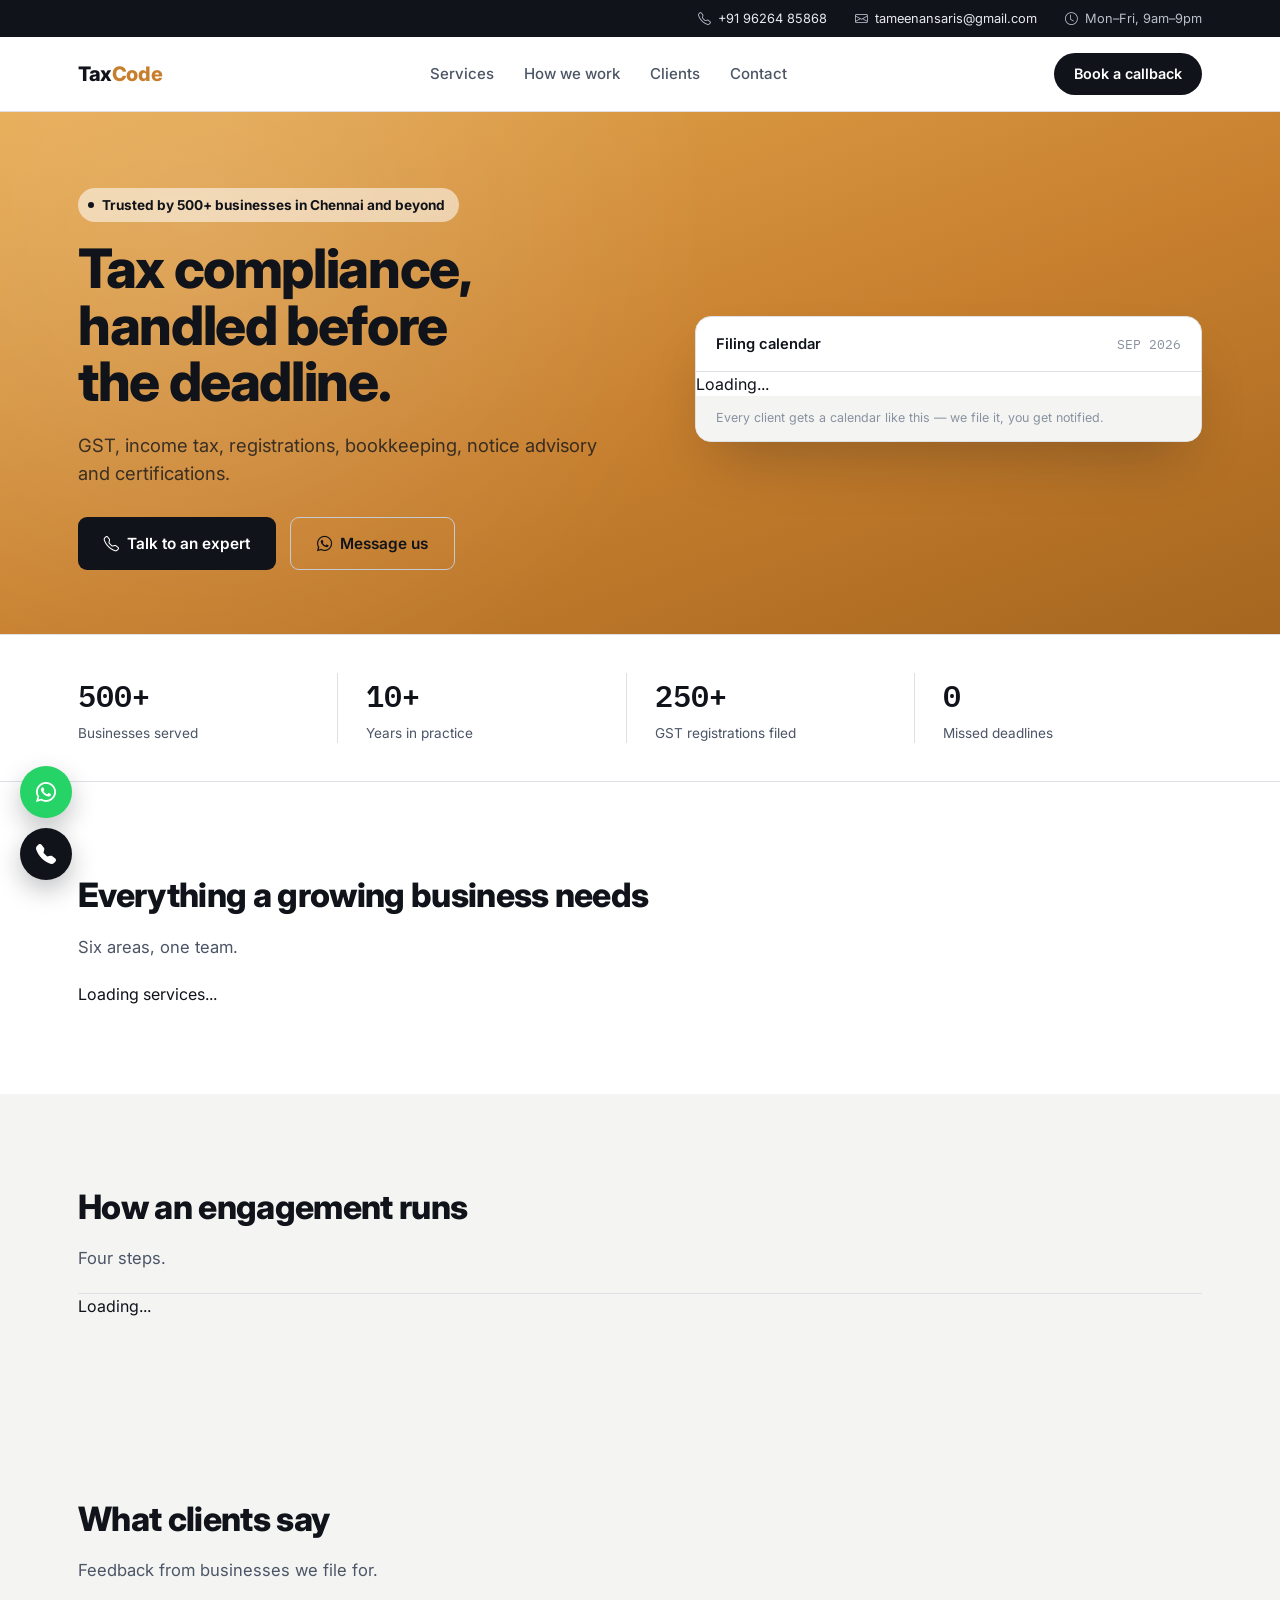
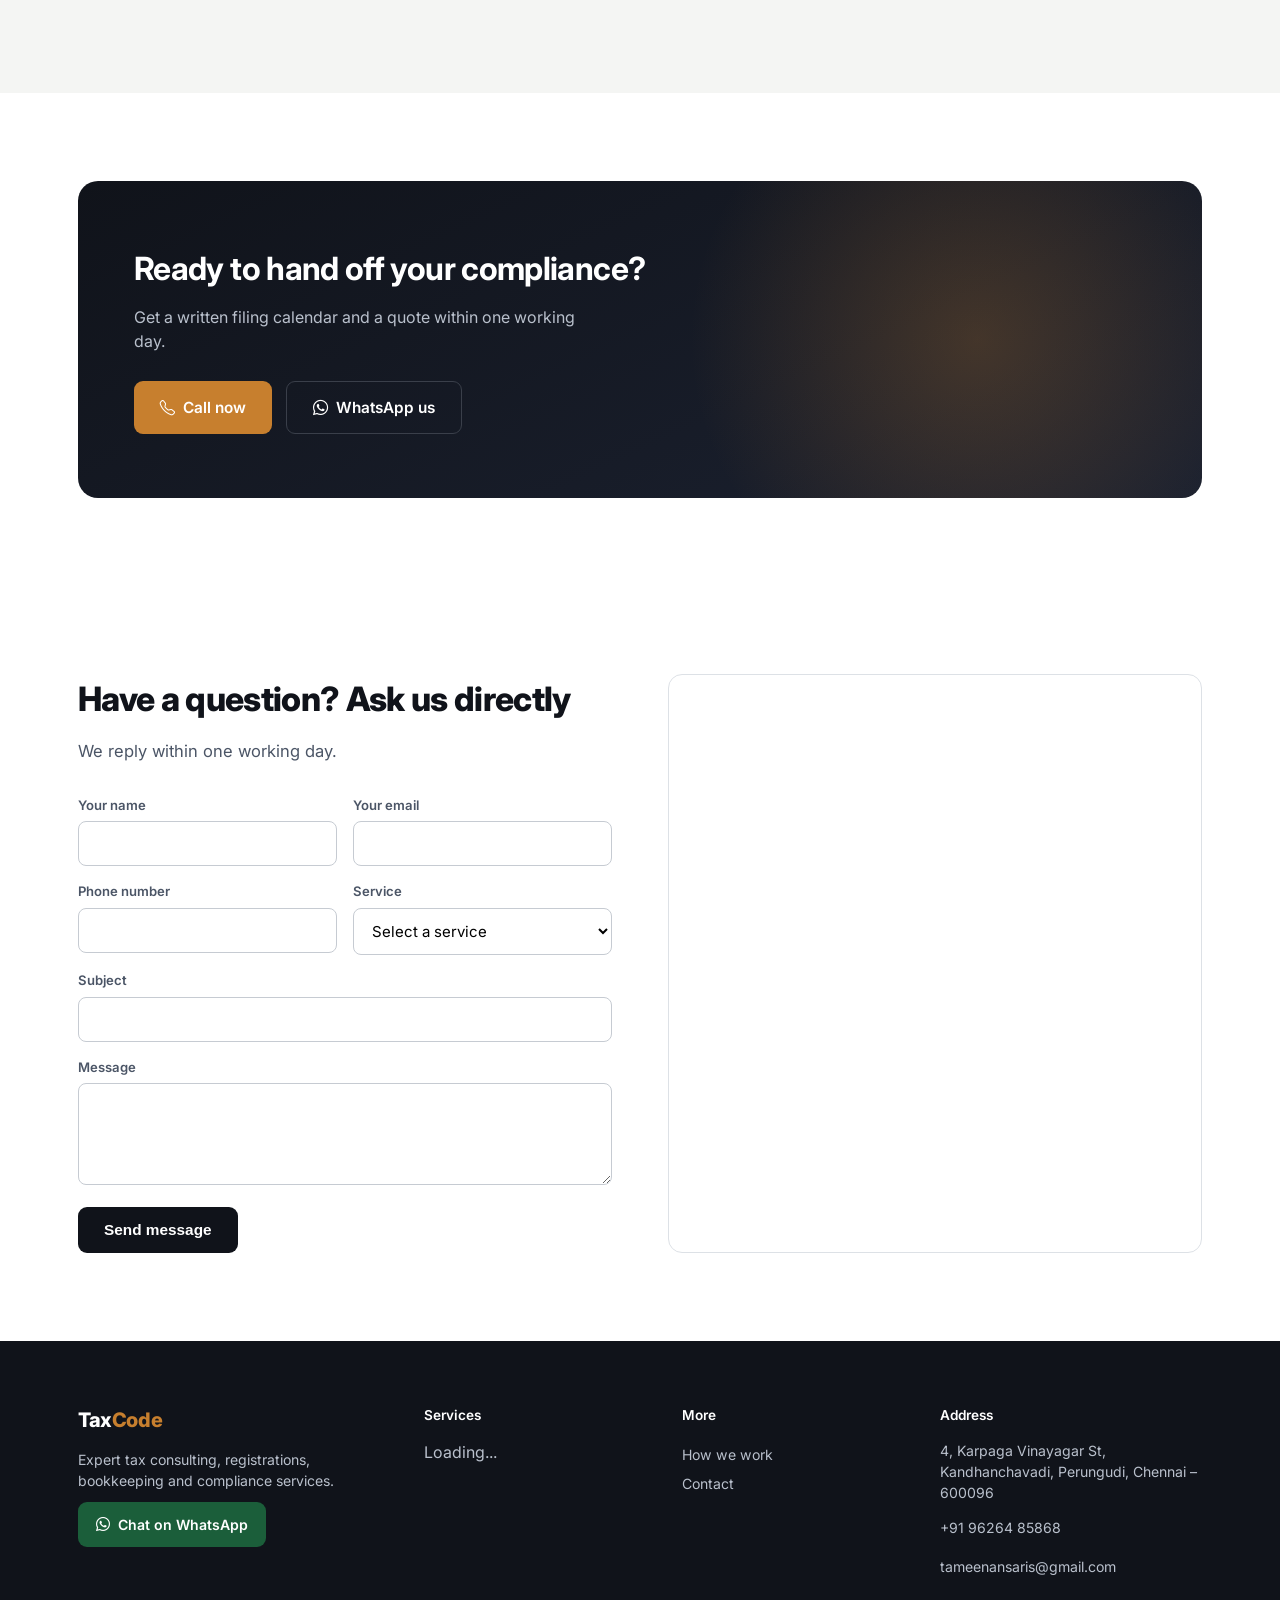
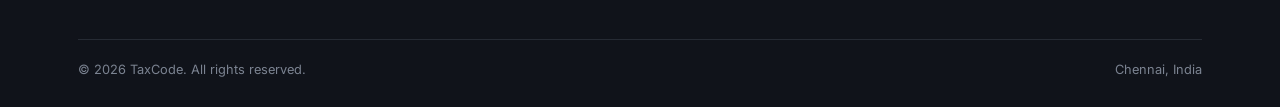
==== commit 14eea33f: "the full site" ====
--- a/index.html
+++ b/index.html
@@ -562,22 +562,12 @@
         What clients say
       </h2>
 
-      <p data-key="sec_testimonials_sub">
+      <p data-key="sec_testimonials_sub" class="mb-0">
         Feedback from businesses we file for.
       </p>
 
     </div>
-
-
-    <div
-      class="sk-ww-google-reviews"
-      data-embed-id="25692836">
-    </div>
-
-    <script
-      src="https://widgets.sociablekit.com/google-reviews/widget.js"
-      defer>
-    </script>
+    <div class="sk-ww-google-reviews" data-embed-id="25714196"></div><script src="https://widgets.sociablekit.com/google-reviews/widget.js" defer></script>
 
   </div>
 
--- a/style.css
+++ b/style.css
@@ -1,8 +1,11 @@
 :root{
   --ink:#10131A;--ink-soft:#4B5566;--ink-faint:#8991A0;
   --paper:#FFFFFF;--paper-soft:#F4F5F3;
-  --brass:#C77F2E;--brass-dark:#A5661F;
+  --brass:#C77F2E;--brass-dark:#A5661F;--brass-light:#E6A94F;
   --line:#DDE1E6;--line-strong:#C6CBD2;--max:1180px;
+  --ease:cubic-bezier(.2,.8,.2,1);
+  --fast:160ms var(--ease);
+  --med:280ms var(--ease);
 }
 *{box-sizing:border-box;}
 html{scroll-behavior:smooth;}
@@ -11,116 +14,191 @@
 .mono{font-family:'IBM Plex Mono',monospace;}
 .wrap{max-width:var(--max);margin:0 auto;padding:0 28px;}
 img{max-width:100%;display:block;}
-:focus-visible{outline:2px solid var(--brass);outline-offset:2px;}
+:focus-visible{outline:2px solid var(--brass);outline-offset:3px;border-radius:4px;}
 @media (prefers-reduced-motion: reduce){*{animation:none !important;transition:none !important;}}
+
+/* Custom selection + scrollbar for a more finished feel */
+::selection{background:var(--brass);color:#fff;}
+::-webkit-scrollbar{width:10px;height:10px;}
+::-webkit-scrollbar-track{background:var(--paper-soft);}
+::-webkit-scrollbar-thumb{background:var(--line-strong);border-radius:10px;}
+::-webkit-scrollbar-thumb:hover{background:var(--brass-dark);}
+html{scrollbar-color:var(--line-strong) var(--paper-soft);}
+
+/* Progressive-enhancement scroll reveal — only runs where the browser
+   supports scroll-driven animations; a no-op (and fine) everywhere else. */
+@supports (animation-timeline: view()){
+  @media (prefers-reduced-motion: no-preference){
+    .sec-head, .service-row, .process-step, .cat-block, .stat{
+      animation: reveal-up .6s ease-out both;
+      animation-timeline: view();
+      animation-range: entry 0% cover 25%;
+    }
+    @keyframes reveal-up{
+      from{opacity:0;transform:translateY(18px);}
+      to{opacity:1;transform:translateY(0);}
+    }
+  }
+}
 
 /* Topbar */
 .topbar{background:var(--ink);color:#B9C0CC;font-size:0.8rem;}
 .topbar .wrap{display:flex;justify-content:flex-end;gap:28px;padding:9px 28px;}
-.topbar a{color:#E7EAEE;}
+.topbar a{color:#E7EAEE;transition:color var(--fast);}
+.topbar a:hover{color:var(--brass-light);}
 .topbar span{display:inline-flex;align-items:center;gap:7px;}
 @media (max-width:820px){.topbar{display:none;}}
 
 /* Nav */
-header.nav{position:sticky;top:0;z-index:50;background:rgba(255,255,255,0.94);backdrop-filter:blur(8px);border-bottom:1px solid var(--line);}
+header.nav{position:sticky;top:0;z-index:50;background:rgba(255,255,255,0.94);backdrop-filter:blur(8px);border-bottom:1px solid var(--line);transition:box-shadow var(--fast);}
 .nav-row{display:flex;align-items:center;justify-content:space-between;padding:16px 28px;max-width:var(--max);margin:0 auto;}
 .brand{font-weight:800;font-size:1.25rem;letter-spacing:-0.02em;}
 .brand .dot{color:var(--brass);}
 .nav-links{display:flex;align-items:center;gap:30px;}
-.nav-links > a, .nav-links > .has-mega > button{font-size:0.94rem;font-weight:500;color:var(--ink-soft);background:none;border:none;cursor:pointer;padding:6px 0;font-family:inherit;}
+.nav-links > a, .nav-links > .has-mega > button{
+  font-size:0.94rem;font-weight:500;color:var(--ink-soft);background:none;border:none;cursor:pointer;
+  padding:6px 0;font-family:inherit;position:relative;transition:color var(--fast);
+}
+.nav-links > a::after, .nav-links > .has-mega > button::after{
+  content:'';position:absolute;left:0;bottom:0;width:0;height:2px;background:var(--brass);
+  transition:width var(--med);
+}
 .nav-links > a:hover, .nav-links > .has-mega > button:hover{color:var(--ink);}
+.nav-links > a:hover::after, .nav-links > .has-mega > button:hover::after,
+.nav-links > .has-mega:focus-within > button::after{width:100%;}
 .has-mega{position:relative;}
 .mega{
-  position:absolute;top:calc(100% + 14px);left:50%;transform:translateX(-50%);
+  position:absolute;top:calc(100% + 14px);left:50%;transform:translateX(-50%) translateY(6px);
   width:640px;background:#fff;border:1px solid var(--line);border-radius:14px;
   box-shadow:0 24px 48px -12px rgba(16,19,26,0.18);
-  padding:22px;display:none;grid-template-columns:1fr 1fr 1fr;gap:6px 24px;
-}
-.has-mega:hover .mega, .has-mega:focus-within .mega{display:grid;}
+  padding:22px;display:grid;grid-template-columns:1fr 1fr 1fr;gap:6px 24px;
+  opacity:0;visibility:hidden;pointer-events:none;
+  transition:opacity var(--med), transform var(--med), visibility var(--med);
+}
+.has-mega:hover .mega, .has-mega:focus-within .mega{
+  opacity:1;visibility:visible;pointer-events:auto;transform:translateX(-50%) translateY(0);
+}
 .mega-col h6{font-size:0.72rem;letter-spacing:0.02em;color:var(--ink-faint);margin:0 0 8px;font-weight:600;}
-.mega-col a{display:block;font-size:0.87rem;color:var(--ink-soft);padding:6px 0;border-radius:6px;}
-.mega-col a:hover{color:var(--brass-dark);}
-.cta-pill{background:var(--ink);color:#fff;padding:10px 20px;border-radius:100px;font-weight:600;font-size:0.9rem;}
-.cta-pill:hover{background:var(--brass-dark);}
+.mega-col a{display:block;font-size:0.87rem;color:var(--ink-soft);padding:6px 8px;border-radius:6px;margin:0 -8px;transition:background var(--fast), color var(--fast), padding-left var(--fast);}
+.mega-col a:hover{color:var(--brass-dark);background:var(--paper-soft);padding-left:12px;}
+.cta-pill{background:var(--ink);color:#fff;padding:10px 20px;border-radius:100px;font-weight:600;font-size:0.9rem;display:inline-block;transition:background var(--fast), transform var(--fast), box-shadow var(--fast);}
+.cta-pill:hover{background:var(--brass-dark);transform:translateY(-2px);box-shadow:0 10px 20px -6px rgba(167,102,31,0.45);}
+.cta-pill:active{transform:translateY(0);}
 .nav-right{display:flex;align-items:center;gap:16px;}
-.burger{display:none;background:none;border:none;font-size:1.4rem;cursor:pointer;}
+.burger{display:none;background:none;border:none;font-size:1.4rem;cursor:pointer;min-width:44px;min-height:44px;border-radius:8px;transition:background var(--fast);}
+.burger:hover{background:var(--paper-soft);}
 @media (max-width:920px){.nav-links{display:none;}.burger{display:block;}}
 
 /* Mobile drawer */
 .drawer{position:fixed;inset:0;background:#fff;z-index:100;display:none;padding:20px 28px;overflow-y:auto;}
-.drawer.open{display:block;}
+.drawer.open{display:block;animation:drawer-in var(--med) both;}
+@keyframes drawer-in{from{opacity:0;transform:translateY(-8px);}to{opacity:1;transform:translateY(0);}}
 .drawer .drawer-top{display:flex;justify-content:space-between;align-items:center;margin-bottom:24px;}
-.drawer a.dlink{display:block;padding:14px 0;border-bottom:1px solid var(--line);font-weight:500;}
-.drawer button.close{background:none;border:none;font-size:1.5rem;}
+.drawer a.dlink{display:block;padding:14px 4px;border-bottom:1px solid var(--line);font-weight:500;min-height:44px;transition:color var(--fast), padding-left var(--fast);}
+.drawer a.dlink:hover, .drawer a.dlink:active{color:var(--brass-dark);padding-left:10px;}
+.drawer button.close{background:none;border:none;font-size:1.5rem;min-width:44px;min-height:44px;border-radius:8px;transition:background var(--fast);}
+.drawer button.close:hover{background:var(--paper-soft);}
 
 /* Buttons */
-.btn-primary{background:var(--ink);color:#fff;padding:14px 26px;border-radius:9px;font-weight:600;font-size:0.96rem;display:inline-flex;align-items:center;gap:8px;border:none;cursor:pointer;}
-.btn-primary:hover{background:var(--brass-dark);}
-.btn-secondary{border:1px solid var(--line-strong);color:var(--ink);padding:14px 26px;border-radius:9px;font-weight:600;font-size:0.96rem;display:inline-flex;align-items:center;gap:8px;}
-.btn-secondary:hover{border-color:var(--ink);}
+.btn-primary{background:var(--ink);color:#fff;padding:14px 26px;border-radius:9px;font-weight:600;font-size:0.96rem;display:inline-flex;align-items:center;gap:8px;border:none;cursor:pointer;transition:background var(--fast), transform var(--fast), box-shadow var(--fast);min-height:44px;}
+.btn-primary:hover{background:var(--brass-dark);transform:translateY(-2px);box-shadow:0 14px 26px -8px rgba(167,102,31,0.4);}
+.btn-primary:active{transform:translateY(0);box-shadow:none;}
+.btn-secondary{border:1px solid var(--line-strong);color:var(--ink);padding:14px 26px;border-radius:9px;font-weight:600;font-size:0.96rem;display:inline-flex;align-items:center;gap:8px;transition:border-color var(--fast), transform var(--fast), background var(--fast);min-height:44px;}
+.btn-secondary:hover{border-color:var(--ink);transform:translateY(-2px);background:var(--paper-soft);}
+.btn-secondary:active{transform:translateY(0);}
 .hero-actions, .cat-cta{display:flex;gap:14px;flex-wrap:wrap;}
 
 /* Section shell */
 section{padding:88px 0;}
-.sec-head{max-width:600px;margin-bottom:52px;}
-.sec-head h2{font-size:2.1rem;letter-spacing:-0.02em;margin:0 0 14px;font-weight:800;}
+.sec-head{max-width:600px;margin-bottom:22px;}
+.sec-head h2{font-size:clamp(1.6rem, 1.1rem + 2vw, 2.1rem);letter-spacing:-0.02em;margin:0 0 14px;font-weight:800;}
 .sec-head p{color:var(--ink-soft);font-size:1.04rem;margin:0;}
+@media (max-width:560px){section{padding:56px 0;}}
 
 /* ---------- HOME: Hero ---------- */
-.hero{padding:76px 0 64px;}
-.hero-grid{display:grid;grid-template-columns:1.05fr 0.95fr;gap:56px;align-items:center;}
+.hero{
+  padding:76px 0 64px;
+  background:
+    radial-gradient(circle at 15% 20%, rgba(255,255,255,0.14), transparent 45%),
+    linear-gradient(160deg, var(--brass-light) 0%, var(--brass) 55%, var(--brass-dark) 100%);
+  position:relative;
+  overflow:hidden;
+}
+.hero-grid{display:grid;grid-template-columns:1.05fr 0.95fr;gap:56px;align-items:center;position:relative;z-index:1;}
 @media (max-width:960px){.hero-grid{grid-template-columns:1fr;gap:40px;}}
-.eyebrow{display:inline-flex;align-items:center;gap:8px;color:var(--brass-dark);font-size:0.85rem;font-weight:600;margin-bottom:18px;}
-.eyebrow .sq{width:6px;height:6px;background:var(--brass);border-radius:1px;}
-h1.hero-h{font-size:3.4rem;line-height:1.04;letter-spacing:-0.025em;font-weight:800;margin:0 0 22px;}
-@media (max-width:640px){h1.hero-h{font-size:2.3rem;}}
-.hero-sub{font-size:1.15rem;color:var(--ink-soft);max-width:520px;margin:0 0 30px;}
+.eyebrow{
+  display:inline-flex;align-items:center;gap:8px;color:var(--ink);font-size:0.85rem;font-weight:700;
+  margin-bottom:18px;background:rgba(255,255,255,0.55);padding:7px 14px 7px 10px;border-radius:100px;
+  backdrop-filter:blur(3px);
+}
+.eyebrow .sq{width:6px;height:6px;background:var(--ink);border-radius:50%;flex-shrink:0;}
+h1.hero-h{font-size:clamp(2.1rem, 1.3rem + 4vw, 3.4rem);line-height:1.04;letter-spacing:-0.025em;font-weight:800;margin:0 0 22px;color:var(--ink);}
+.hero-sub{font-size:clamp(1rem, 0.85rem + 0.5vw, 1.15rem);color:rgba(16,19,26,0.78);max-width:520px;margin:0 0 30px;}
+@media (max-width:400px){.hero{padding:56px 0 44px;}}
 
 /* Deadline widget */
-.deadline-card{border:1px solid var(--line);border-radius:16px;background:#fff;box-shadow:0 30px 60px -20px rgba(16,19,26,0.15);overflow:hidden;animation:rise .6s cubic-bezier(.2,.8,.2,1) both;}
+.deadline-card{
+  border:1px solid var(--line);border-radius:16px;background:#fff;
+  box-shadow:0 30px 60px -20px rgba(16,19,26,0.28);overflow:hidden;
+  animation:rise .6s var(--ease) both, float 6s ease-in-out 1s infinite;
+}
 @keyframes rise{from{opacity:0;transform:translateY(14px);}to{opacity:1;transform:translateY(0);}}
+@keyframes float{0%,100%{transform:translateY(0);}50%{transform:translateY(-6px);}}
+@media (prefers-reduced-motion: reduce){.deadline-card{animation:none;}}
 .dc-head{padding:16px 20px;border-bottom:1px solid var(--line);display:flex;justify-content:space-between;align-items:center;}
 .dc-head span.title{font-weight:600;font-size:0.92rem;}
 .dc-head span.month{font-size:0.8rem;color:var(--ink-faint);}
-.dc-row{display:flex;align-items:center;justify-content:space-between;padding:14px 20px;border-bottom:1px solid var(--line);}
+.dc-row{display:flex;align-items:center;justify-content:space-between;padding:14px 20px;border-bottom:1px solid var(--line);transition:background var(--fast);}
+.dc-row:hover{background:var(--paper-soft);}
 .dc-row:last-child{border-bottom:none;}
 .dc-left{display:flex;align-items:center;gap:12px;}
 .dc-date{font-size:0.78rem;color:var(--ink-faint);width:44px;}
 .dc-name{font-size:0.9rem;font-weight:500;}
 .dc-name small{display:block;color:var(--ink-faint);font-weight:400;font-size:0.76rem;}
 .status{font-size:0.72rem;font-weight:600;padding:4px 10px;border-radius:100px;}
-.status.due{background:#FCEEE0;color:var(--brass-dark);}
+.status.due{background:#FCEEE0;color:var(--brass-dark);animation:pulse 2.2s ease-in-out infinite;}
 .status.filed{background:#E9F2EA;color:#2F7D4F;}
 .status.upcoming{background:var(--paper-soft);color:var(--ink-faint);}
+@keyframes pulse{0%,100%{box-shadow:0 0 0 0 rgba(199,127,46,0.35);}50%{box-shadow:0 0 0 5px rgba(199,127,46,0);}}
+@media (prefers-reduced-motion: reduce){.status.due{animation:none;}}
 .dc-foot{padding:13px 20px;font-size:0.78rem;color:var(--ink-faint);background:var(--paper-soft);}
 
 /* Stats bar */
 .stats-bar{border-top:1px solid var(--line);border-bottom:1px solid var(--line);padding:38px 0;}
 .stats-row{display:flex;gap:0;}
-.stat{flex:1;padding:0 28px;border-left:1px solid var(--line);}
+.stat{flex:1;padding:0 28px;border-left:1px solid var(--line);transition:transform var(--fast);}
+.stat:hover{transform:translateY(-3px);}
 .stat:first-child{border-left:none;padding-left:0;}
-.stat .num{font-family:'IBM Plex Mono',monospace;font-size:2rem;font-weight:600;color:var(--ink);}
+.stat .num{font-family:'IBM Plex Mono',monospace;font-size:clamp(1.5rem, 1.1rem + 1vw, 2rem);font-weight:600;color:var(--ink);}
 .stat .label{font-size:0.85rem;color:var(--ink-soft);margin-top:4px;}
 @media (max-width:760px){.stats-row{flex-wrap:wrap;gap:24px;}.stat{flex:1 1 45%;border-left:none;padding:0;}}
+@media (max-width:420px){.stat{flex:1 1 100%;}}
 
 /* Services index (home summary) */
-.service-row{display:grid;grid-template-columns:260px 1fr 120px;gap:24px;align-items:start;padding:28px 0;border-top:1px solid var(--line);}
+.service-row{display:grid;grid-template-columns:260px 1fr 120px;gap:24px;align-items:start;padding:28px 20px;margin:0 -20px;border-top:1px solid var(--line);border-radius:12px;transition:background var(--fast);}
+.service-row:hover{background:var(--paper-soft);}
 .service-row:last-child{border-bottom:1px solid var(--line);}
 .service-row .sname{display:flex;align-items:center;gap:12px;font-weight:600;font-size:1.05rem;}
-.service-row .sname i{color:var(--brass-dark);font-size:1.1rem;}
+.service-row .sname i{color:var(--brass-dark);font-size:1.1rem;transition:transform var(--fast);}
+.service-row:hover .sname i{transform:scale(1.15) rotate(-4deg);}
 .service-row .sdesc{color:var(--ink-soft);font-size:0.94rem;max-width:480px;}
 .service-row .sdesc .tags{margin-top:10px;display:flex;gap:8px;flex-wrap:wrap;}
-.service-row .sdesc .tag{font-size:0.76rem;color:var(--ink-faint);border:1px solid var(--line);padding:3px 9px;border-radius:100px;}
+.service-row .sdesc .tag{font-size:0.76rem;color:var(--ink-faint);border:1px solid var(--line);padding:3px 9px;border-radius:100px;transition:border-color var(--fast), color var(--fast);}
+.service-row:hover .sdesc .tag{border-color:var(--brass);color:var(--brass-dark);}
 .service-row .stime{font-family:'IBM Plex Mono',monospace;font-size:0.82rem;color:var(--ink-faint);text-align:right;}
-.service-row .slink{display:block;margin-top:8px;font-size:0.82rem;font-weight:600;color:var(--ink);text-align:right;}
+.service-row .slink{display:block;margin-top:8px;font-size:0.82rem;font-weight:600;color:var(--ink);text-align:right;transition:color var(--fast), transform var(--fast);}
 .service-row .slink:hover{color:var(--brass-dark);}
-@media (max-width:760px){.service-row{grid-template-columns:1fr;gap:10px;}.service-row .stime, .service-row .slink{text-align:left;}}
+.service-row:hover .slink{transform:translateX(3px);}
+@media (max-width:760px){.service-row{grid-template-columns:1fr;gap:10px;margin:0;padding:22px 4px;}.service-row .stime, .service-row .slink{text-align:left;}}
+.service-count{font-size:0.82rem;color:var(--ink-faint);margin-top:6px;}
 
 /* Process */
 .process-grid{display:grid;grid-template-columns:repeat(4,1fr);gap:0;border-top:1px solid var(--line);}
-.process-step{padding:30px 26px;border-right:1px solid var(--line);}
+.process-step{padding:30px 26px;border-right:1px solid var(--line);transition:background var(--fast), transform var(--fast);}
+.process-step:hover{background:var(--paper-soft);transform:translateY(-3px);}
 .process-step:last-child{border-right:none;}
-.process-step .pnum{font-family:'IBM Plex Mono',monospace;color:var(--brass-dark);font-size:0.85rem;margin-bottom:14px;}
+.process-step .pnum{font-family:'IBM Plex Mono',monospace;color:var(--brass-dark);font-size:0.85rem;margin-bottom:14px;transition:transform var(--fast);}
+.process-step:hover .pnum{transform:scale(1.12);}
 .process-step h5{font-size:1.05rem;margin:0 0 8px;font-weight:700;}
 .process-step p{color:var(--ink-soft);font-size:0.9rem;margin:0;}
 @media (max-width:860px){.process-grid{grid-template-columns:1fr 1fr;}.process-step{border-right:1px solid var(--line);border-bottom:1px solid var(--line);}}
@@ -129,56 +207,69 @@
 .testi-wrap{background:var(--paper-soft);}
 
 /* CTA */
-.cta-block{background:var(--ink);color:#fff;border-radius:20px;padding:64px 56px;position:relative;overflow:hidden;}
-.cta-block h2{font-size:2rem;margin:0 0 12px;letter-spacing:-0.02em;}
-.cta-block p{color:#B9C0CC;max-width:460px;margin:0 0 28px;}
+.cta-block{
+  background:linear-gradient(155deg, var(--ink) 0%, #1B2130 100%);
+  color:#fff;border-radius:20px;padding:64px 56px;position:relative;overflow:hidden;
+}
+.cta-block::before{
+  content:'';position:absolute;top:-40%;right:-10%;width:60%;height:180%;
+  background:radial-gradient(circle, rgba(199,127,46,0.25), transparent 65%);
+  pointer-events:none;
+}
+.cta-block h2{font-size:clamp(1.5rem, 1.1rem + 1.6vw, 2rem);margin:0 0 12px;letter-spacing:-0.02em;position:relative;}
+.cta-block p{color:#B9C0CC;max-width:460px;margin:0 0 28px;position:relative;}
+.cta-block .hero-actions{position:relative;}
 .cta-block .btn-primary{background:var(--brass);}
-.cta-block .btn-primary:hover{background:var(--brass-dark);}
+.cta-block .btn-primary:hover{background:var(--brass-light);}
 .cta-block .btn-secondary{border-color:#3A3F4A;color:#fff;}
-.cta-block .btn-secondary:hover{border-color:#fff;}
+.cta-block .btn-secondary:hover{border-color:#fff;background:rgba(255,255,255,0.06);}
 section.cta-sec{padding:0 0 88px;}
+@media (max-width:640px){.cta-block{padding:44px 28px;}}
 
 /* Contact */
 .contact-grid{display:grid;grid-template-columns:1fr 1fr;gap:56px;}
 @media (max-width:900px){.contact-grid{grid-template-columns:1fr;}}
 .field{margin-bottom:16px;}
 .field label{display:block;font-size:0.82rem;font-weight:600;margin-bottom:6px;color:var(--ink-soft);}
-.field input, .field select, .field textarea{width:100%;border:1px solid var(--line-strong);border-radius:8px;padding:12px 14px;font-family:inherit;font-size:0.94rem;background:#fff;}
-.field input:focus, .field select:focus, .field textarea:focus{border-color:var(--ink);}
+.field input, .field select, .field textarea{width:100%;border:1px solid var(--line-strong);border-radius:8px;padding:12px 14px;font-family:inherit;font-size:0.94rem;background:#fff;transition:border-color var(--fast), box-shadow var(--fast);}
+.field input:focus, .field select:focus, .field textarea:focus{border-color:var(--brass);box-shadow:0 0 0 3px rgba(199,127,46,0.15);outline:none;}
 .field-row{display:grid;grid-template-columns:1fr 1fr;gap:16px;}
 @media (max-width:520px){.field-row{grid-template-columns:1fr;}}
 .map-frame{border-radius:14px;overflow:hidden;border:1px solid var(--line);height:100%;min-height:380px;}
 .map-frame iframe{width:100%;height:100%;border:0;display:block;}
 
-#toast{position:fixed;bottom:28px;right:28px;background:var(--ink);color:#fff;padding:16px 22px;border-radius:10px;font-size:0.9rem;display:none;box-shadow:0 20px 40px rgba(0,0,0,0.25);z-index:200;max-width:300px;}
+#toast{position:fixed;bottom:28px;right:28px;left:auto;background:var(--ink);color:#fff;padding:16px 22px;border-radius:10px;font-size:0.9rem;display:none;box-shadow:0 20px 40px rgba(0,0,0,0.25);z-index:200;max-width:300px;}
 #toast.show{display:block;animation:rise .35s ease both;}
+@media (max-width:520px){#toast{right:16px;bottom:16px;left:16px;max-width:none;}}
 
 /* ---------- SERVICE PAGE: hero + docs ---------- */
 .phero{padding:56px 0 40px;border-bottom:1px solid var(--line);}
 .breadcrumb{font-size:0.82rem;color:var(--ink-faint);margin-bottom:16px;}
-.breadcrumb a{color:var(--ink-faint);}
-.breadcrumb a:hover{color:var(--ink);}
-h1.phero-h{font-size:2.5rem;letter-spacing:-0.02em;font-weight:800;margin:0 0 14px;}
+.breadcrumb a{color:var(--ink-faint);transition:color var(--fast);}
+.breadcrumb a:hover{color:var(--brass-dark);}
+h1.phero-h{font-size:clamp(1.8rem, 1.2rem + 2.4vw, 2.5rem);letter-spacing:-0.02em;font-weight:800;margin:0 0 14px;}
 .phero p{color:var(--ink-soft);font-size:1.05rem;max-width:620px;margin:0;}
 
 .docs{display:grid;grid-template-columns:230px 1fr;gap:56px;padding:56px 0 90px;align-items:start;}
-@media (max-width:900px){.docs{grid-template-columns:1fr;}}
+@media (max-width:900px){.docs{grid-template-columns:1fr; width: 90%} .count{margin-inline: 5px;}}
 .toc{position:sticky;top:96px;}
-.toc a{display:flex;align-items:center;justify-content:space-between;padding:9px 0;font-size:0.88rem;color:var(--ink-soft);border-left:2px solid transparent;padding-left:12px;}
+.toc a{display:flex;align-items:center;justify-content:space-between;padding:9px 0;font-size:0.88rem;color:var(--ink-soft);border-left:2px solid transparent;padding-left:12px;transition:color var(--fast), border-color var(--fast), background var(--fast);border-radius:0 6px 6px 0;}
+.toc a:hover{background:var(--paper-soft);}
 .toc a:hover, .toc a.active{color:var(--ink);border-left-color:var(--brass);}
 .toc .count{font-family:'IBM Plex Mono',monospace;font-size:0.72rem;color:var(--ink-faint);}
-@media (max-width:900px){.toc{position:static;display:flex;overflow-x:auto;gap:18px;padding-bottom:10px;border-bottom:1px solid var(--line);margin-bottom:20px;}
-  .toc a{border-left:none;border-bottom:2px solid transparent;white-space:nowrap;padding:0 0 8px;}
+@media (max-width:900px){.toc{position:static;display:flex;overflow-x:auto;gap:18px;padding-bottom:10px;border-bottom:1px solid var(--line);margin-bottom:20px;-webkit-overflow-scrolling:touch;}
+  .toc a{border-left:none;border-bottom:2px solid transparent;white-space:nowrap;padding:8px 4px;border-radius:6px 6px 0 0;}
   .toc a:hover, .toc a.active{border-bottom-color:var(--brass);}}
 
 .cat-block{margin-bottom:64px;padding-top:8px;}
-.cat-head{display:flex;align-items:baseline;justify-content:space-between;border-bottom:1px solid var(--line);padding-bottom:16px;margin-bottom:6px;}
-.cat-head h2{font-size:1.5rem;margin:0;letter-spacing:-0.01em;font-weight:800;display:flex;align-items:center;gap:10px;}
+.cat-head{display:flex;align-items:baseline;justify-content:space-between;border-bottom:1px solid var(--line);padding-bottom:16px;margin-bottom:6px;flex-wrap:wrap;gap:8px;}
+.cat-head h2{font-size:clamp(1.25rem, 1rem + 1vw, 1.5rem);margin:0;letter-spacing:-0.01em;font-weight:800;display:flex;align-items:center;gap:10px;}
 .cat-head h2 i{color:var(--brass-dark);font-size:1.2rem;}
 .cat-head .turnaround{font-family:'IBM Plex Mono',monospace;font-size:0.78rem;color:var(--ink-faint);}
 .cat-desc{color:var(--ink-soft);font-size:0.95rem;margin:14px 0 20px;max-width:640px;}
 
-.item-row{display:flex;justify-content:space-between;align-items:baseline;gap:20px;padding:14px 0;border-top:1px solid var(--line);}
+.item-row{display:flex;justify-content:space-between;align-items:baseline;gap:20px;padding:14px 12px;margin:0 -12px;border-top:1px solid var(--line);border-radius:8px;transition:background var(--fast), padding-left var(--fast);}
+.item-row:hover{background:var(--paper-soft);padding-left:18px;}
 .item-row .iname{font-size:0.96rem;font-weight:500;}
 .item-row .icode{font-family:'IBM Plex Mono',monospace;font-size:0.78rem;color:var(--ink-faint);flex-shrink:0;}
 
@@ -186,15 +277,27 @@
 footer{background:var(--ink);color:#B9C0CC;padding:64px 0 28px;}
 .foot-grid{display:grid;grid-template-columns:1.4fr 1fr 1fr 1.2fr;gap:40px;margin-bottom:48px;}
 @media (max-width:800px){.foot-grid{grid-template-columns:1fr 1fr;}}
+@media (max-width:560px){.foot-grid{grid-template-columns:1fr;gap:32px;}}
 footer h6{color:#fff;font-size:0.85rem;margin:0 0 14px;font-weight:600;}
-footer a{display:block;color:#B9C0CC;font-size:0.88rem;padding:4px 0;}
+footer a{display:block;color:#B9C0CC;font-size:0.88rem;padding:4px 0;position:relative;width:fit-content;transition:color var(--fast);}
+footer a::after{content:'';position:absolute;left:0;bottom:2px;width:0;height:1px;background:var(--brass-light);transition:width var(--med);}
 footer a:hover{color:#fff;}
+footer a:hover::after{width:100%;}
 footer p{color:#B9C0CC;font-size:0.88rem;margin:0 0 10px;}
 .foot-bottom{border-top:1px solid #262B34;padding-top:20px;font-size:0.8rem;color:#7B8391;display:flex;justify-content:space-between;flex-wrap:wrap;gap:10px;}
-.foot-wa{display:inline-flex;align-items:center;gap:8px;background:#1B5E3A;color:#fff;padding:12px 18px;border-radius:9px;font-size:0.88rem;font-weight:600;}
+.foot-wa{display:inline-flex;align-items:center;gap:8px;background:#1B5E3A;color:#fff;padding:12px 18px;border-radius:9px;font-size:0.88rem;font-weight:600;transition:background var(--fast), transform var(--fast);min-height:44px;}
+.foot-wa:hover{background:#227048;transform:translateY(-2px);}
 
 /* Floating actions */
 .float-actions{position:fixed;left:20px;bottom:20px;display:flex;flex-direction:column;gap:10px;z-index:90;}
-.float-actions a{width:52px;height:52px;border-radius:50%;display:flex;align-items:center;justify-content:center;color:#fff;font-size:1.25rem;box-shadow:0 10px 24px rgba(16,19,26,0.25);}
+.float-actions a{width:52px;height:52px;border-radius:50%;display:flex;align-items:center;justify-content:center;color:#fff;font-size:1.25rem;box-shadow:0 10px 24px rgba(16,19,26,0.25);transition:transform var(--fast), box-shadow var(--fast);}
+.float-actions a:hover{transform:scale(1.1) translateY(-2px);box-shadow:0 14px 30px rgba(16,19,26,0.35);}
 .float-actions a.wa{background:#25D366;}
 .float-actions a.call{background:var(--ink);}
+@media (max-width:480px){.float-actions{left:14px;bottom:14px;}.float-actions a{width:46px;height:46px;font-size:1.1rem;}}
+
+/* Large-desktop polish */
+@media (min-width:1440px){
+  :root{--max:1280px;}
+  body{font-size:1.02rem;}
+}
